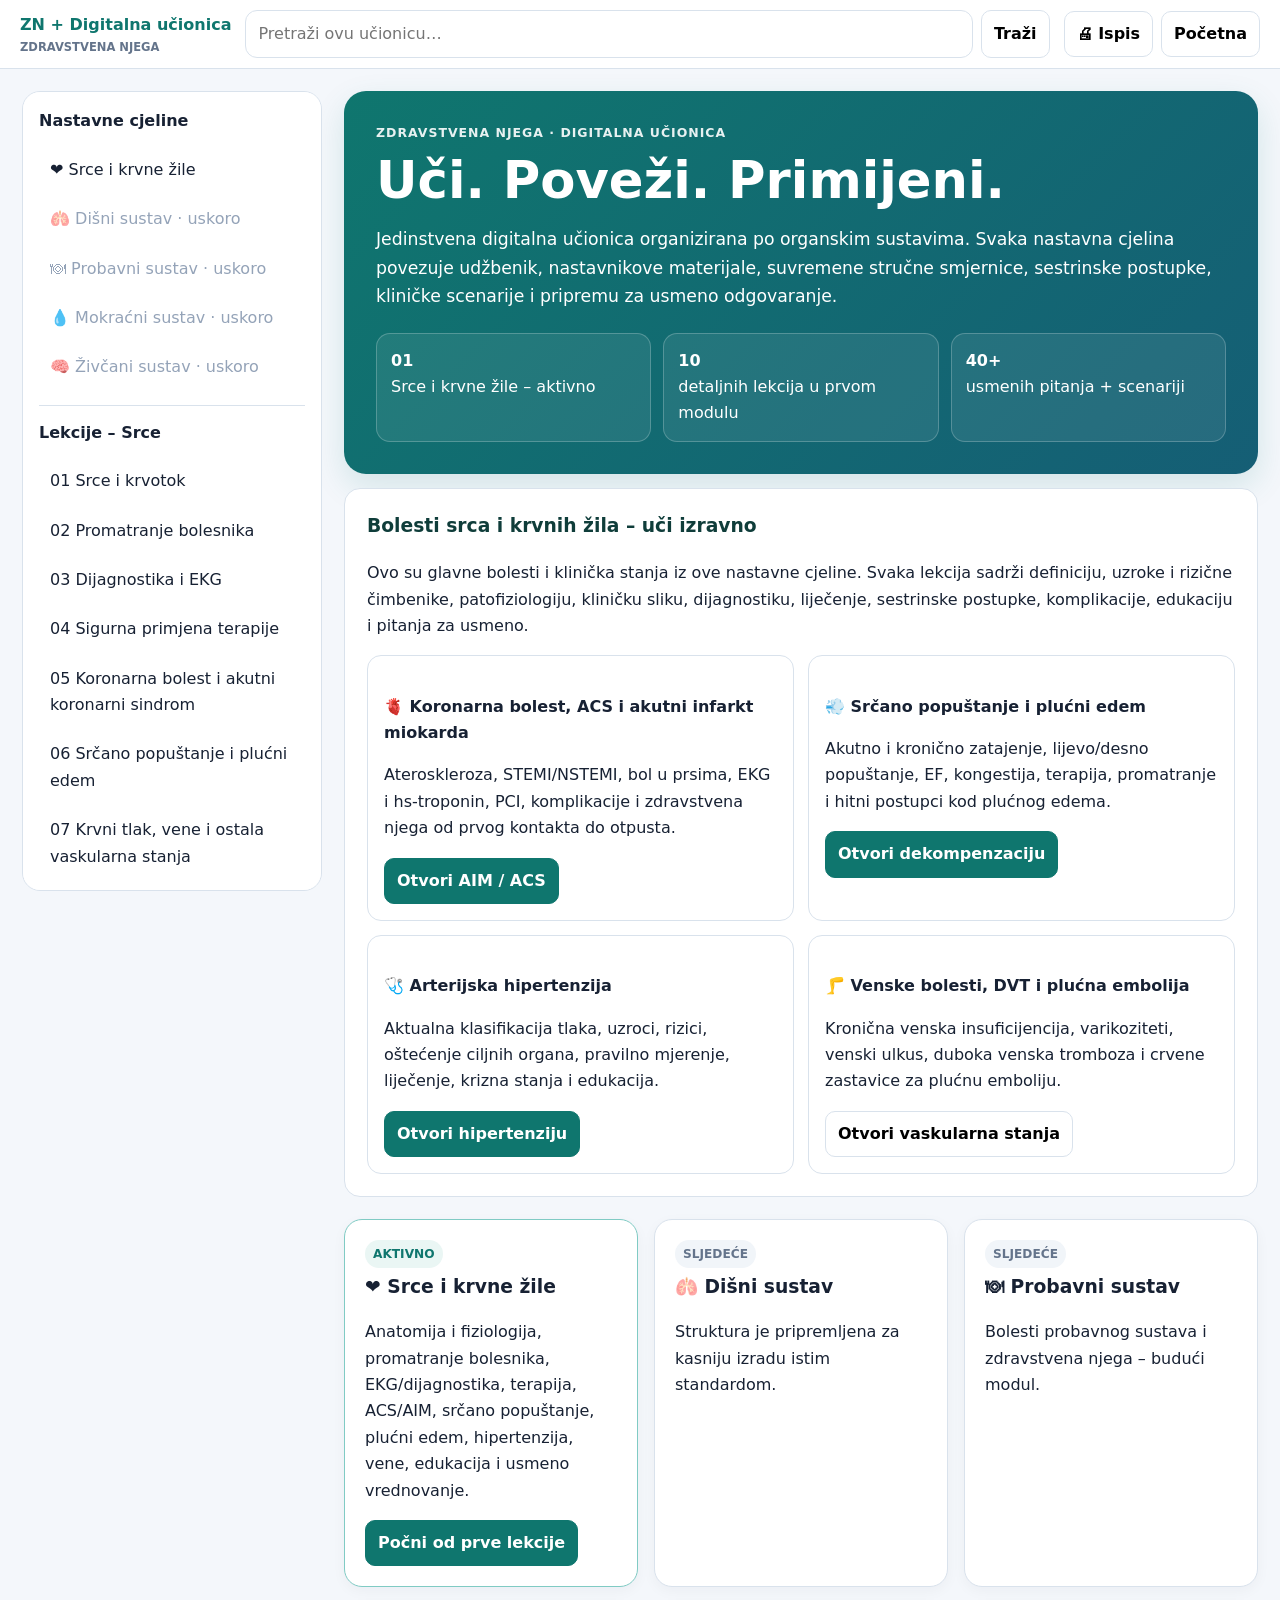
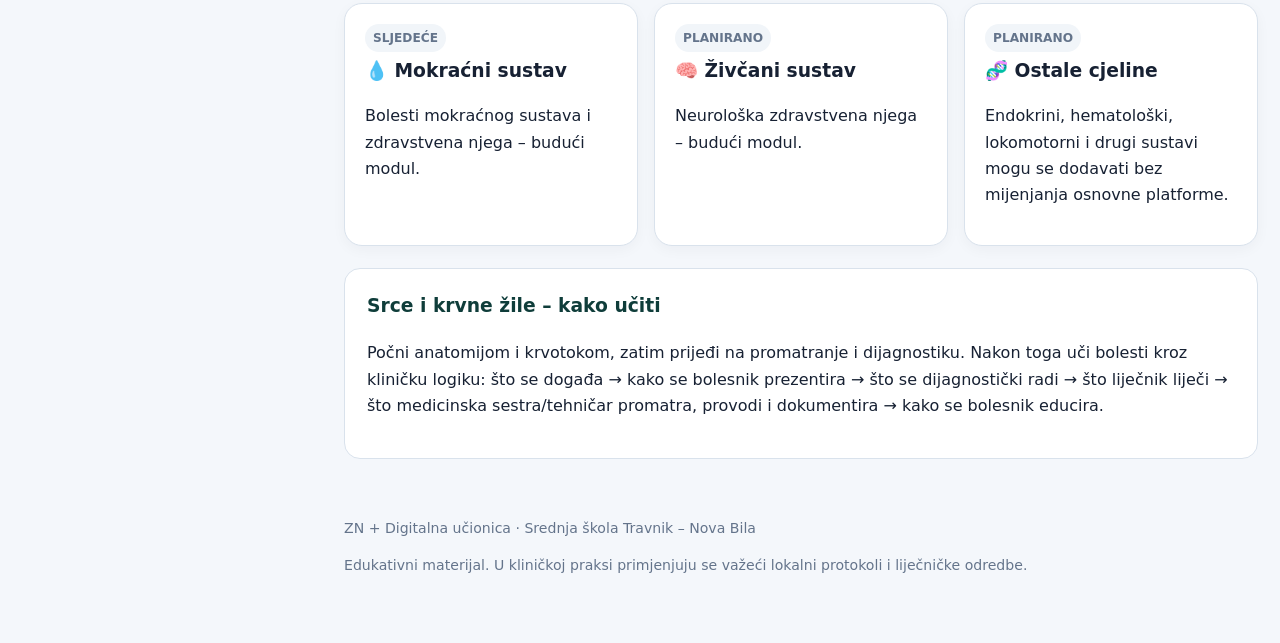
==== index.html @ 4dbf1a98 "Dodaj izravni blok bolesti na početnu stranicu" ====
<!doctype html>
<html lang="hr">
<head>
<meta charset="utf-8">
<meta name="viewport" content="width=device-width,initial-scale=1">
<meta name="description" content="Digitalna učionica Zdravstvene njege – Srce i krvne žile">
<title>ZN + Digitalna učionica · Srce i krvne žile</title>
<link rel="stylesheet" href="styles.css">
</head>
<body>
<header class="topbar">
<div class="topbar-inner">
<div class="brand">ZN + Digitalna učionica<small>ZDRAVSTVENA NJEGA</small></div>
<div class="search"><input id="searchInput" placeholder="Pretraži ovu učionicu…"><button class="btn" onclick="doSearch()">Traži</button></div>
<div class="top-actions"><button class="btn" onclick="window.print()">🖨 Ispis</button><button class="btn" onclick="showHome()">Početna</button></div>
</div>
</header>
<div class="layout">
<aside class="sidebar">
<h3>Nastavne cjeline</h3>
<button class="module-btn" onclick="showHeartHome()">❤️ Srce i krvne žile</button>
<button class="module-btn disabled">🫁 Dišni sustav · uskoro</button>
<button class="module-btn disabled">🍽 Probavni sustav · uskoro</button>
<button class="module-btn disabled">💧 Mokraćni sustav · uskoro</button>
<button class="module-btn disabled">🧠 Živčani sustav · uskoro</button>
<hr style="border:0;border-top:1px solid var(--line);margin:14px 0">
<h3>Lekcije – Srce</h3>
<button class="lesson-btn" data-lesson="1">01 Srce i krvotok</button>
<button class="lesson-btn" data-lesson="2">02 Promatranje bolesnika</button>
<button class="lesson-btn" data-lesson="3">03 Dijagnostika i EKG</button>
<button class="lesson-btn" data-lesson="4">04 Sigurna primjena terapije</button>
<button class="lesson-btn" data-lesson="5">05 Koronarna bolest i akutni koronarni sindrom</button>
<button class="lesson-btn" data-lesson="6">06 Srčano popuštanje i plućni edem</button>
<button class="lesson-btn" data-lesson="7">07 Krvni tlak, vene i ostala vaskularna stanja</button>
<button class="lesson-btn" data-lesson="8">08 Edukacija bolesnika i plan zdravstvene njege</button>
<button class="lesson-btn" data-lesson="9">09 Animacije i interaktivno ponavljanje</button>
<button class="lesson-btn" data-lesson="10">10 Provjeri znanje – priprema za usmeni ispit</button>
<div style="margin-top:14px"><small>Napredak</small><div class="progress"><div id="progressBar"></div></div><strong id="progressText">0 / 10</strong></div>
<hr style="border:0;border-top:1px solid var(--line);margin:14px 0">
<button class="lesson-btn" onclick="showAux('teacher')">Nastavnička priprema</button>
<button class="lesson-btn" onclick="showAux('glossary')">Pojmovnik</button>
<button class="lesson-btn" onclick="showAux('sources')">Izvori i napomene</button>
</aside>
<main>
<section id="home">
<div class="hero">
<div class="eyebrow">ZDRAVSTVENA NJEGA · DIGITALNA UČIONICA</div>
<h1>Uči. Poveži. Primijeni.</h1>
<p>Jedinstvena digitalna učionica organizirana po organskim sustavima. Svaka nastavna cjelina povezuje udžbenik, nastavnikove materijale, suvremene stručne smjernice, sestrinske postupke, kliničke scenarije i pripremu za usmeno odgovaranje.</p>
<div class="hero-grid">
<div class="hero-stat"><strong>01</strong><br/>Srce i krvne žile – aktivno</div>
<div class="hero-stat"><strong>10</strong><br/>detaljnih lekcija u prvom modulu</div>
<div class="hero-stat"><strong>40+</strong><br/>usmenih pitanja + scenariji</div>
</div></div>

<div class="section">
<h3>Bolesti srca i krvnih žila – uči izravno</h3>
<p>Ovo su glavne bolesti i klinička stanja iz ove nastavne cjeline. Svaka lekcija sadrži definiciju, uzroke i rizične čimbenike, patofiziologiju, kliničku sliku, dijagnostiku, liječenje, sestrinske postupke, komplikacije, edukaciju i pitanja za usmeno.</p>
<div class="grid2">
<div class="card"><h4>🫀 Koronarna bolest, ACS i akutni infarkt miokarda</h4><p>Ateroskleroza, STEMI/NSTEMI, bol u prsima, EKG i hs-troponin, PCI, komplikacije i zdravstvena njega od prvog kontakta do otpusta.</p><button class="btn primary" onclick="openLesson(5)">Otvori AIM / ACS</button></div>
<div class="card"><h4>💨 Srčano popuštanje i plućni edem</h4><p>Akutno i kronično zatajenje, lijevo/desno popuštanje, EF, kongestija, terapija, promatranje i hitni postupci kod plućnog edema.</p><button class="btn primary" onclick="openLesson(6)">Otvori dekompenzaciju</button></div>
<div class="card"><h4>🩺 Arterijska hipertenzija</h4><p>Aktualna klasifikacija tlaka, uzroci, rizici, oštećenje ciljnih organa, pravilno mjerenje, liječenje, krizna stanja i edukacija.</p><button class="btn primary" onclick="openLesson(7)">Otvori hipertenziju</button></div>
<div class="card"><h4>🦵 Venske bolesti, DVT i plućna embolija</h4><p>Kronična venska insuficijencija, varikoziteti, venski ulkus, duboka venska tromboza i crvene zastavice za plućnu emboliju.</p><button class="btn" onclick="openLesson(7)">Otvori vaskularna stanja</button></div>
</div>
</div>

<div class="modules modules-home">
<div class="module-card active"><span class="pill">AKTIVNO</span><h3>❤️ Srce i krvne žile</h3><p>Anatomija i fiziologija, promatranje bolesnika, EKG/dijagnostika, terapija, ACS/AIM, srčano popuštanje, plućni edem, hipertenzija, vene, edukacija i usmeno vrednovanje.</p><button class="btn primary" onclick="openLesson(1)">Počni od prve lekcije</button></div>
<div class="module-card"><span class="pill soon">SLJEDEĆE</span><h3>🫁 Dišni sustav</h3><p>Struktura je pripremljena za kasniju izradu istim standardom.</p></div>
<div class="module-card"><span class="pill soon">SLJEDEĆE</span><h3>🍽 Probavni sustav</h3><p>Bolesti probavnog sustava i zdravstvena njega – budući modul.</p></div>
<div class="module-card"><span class="pill soon">SLJEDEĆE</span><h3>💧 Mokraćni sustav</h3><p>Bolesti mokraćnog sustava i zdravstvena njega – budući modul.</p></div>
<div class="module-card"><span class="pill soon">PLANIRANO</span><h3>🧠 Živčani sustav</h3><p>Neurološka zdravstvena njega – budući modul.</p></div>
<div class="module-card"><span class="pill soon">PLANIRANO</span><h3>🧬 Ostale cjeline</h3><p>Endokrini, hematološki, lokomotorni i drugi sustavi mogu se dodavati bez mijenjanja osnovne platforme.</p></div>
</div>
<div class="section">
<h3>Srce i krvne žile – kako učiti</h3>
<p>Počni anatomijom i krvotokom, zatim prijeđi na promatranje i dijagnostiku. Nakon toga uči bolesti kroz kliničku logiku: što se događa → kako se bolesnik prezentira → što se dijagnostički radi → što liječnik liječi → što medicinska sestra/tehničar promatra, provodi i dokumentira → kako se bolesnik educira.</p>
</div>
</section>
<div id="content"></div>
<div class="footer"><p>ZN + Digitalna učionica · Srednja škola Travnik – Nova Bila</p><p class="screen-only">Edukativni materijal. U kliničkoj praksi primjenjuju se važeći lokalni protokoli i liječničke odredbe.</p></div>
</main></div>
<script src="data/exam.js"></script>
<script src="app.js"></script>
</body></html>
---- styles.css ----
:root{
  --bg:#f4f7fb; --card:#ffffff; --ink:#172133; --muted:#64748b;
  --brand:#0f766e; --brand2:#0b5f59; --accent:#b91c1c; --line:#d9e2ec;
  --soft:#eaf6f4; --warn:#fff7ed; --danger:#fff1f2; --info:#eef6ff;
}
*{box-sizing:border-box}
html{scroll-behavior:smooth}
body{margin:0;font-family:Inter,ui-sans-serif,system-ui,-apple-system,"Segoe UI",Roboto,Arial,sans-serif;background:var(--bg);color:var(--ink);line-height:1.65}
a{color:var(--brand)}
button,input{font:inherit}
.topbar{position:sticky;top:0;z-index:50;background:rgba(255,255,255,.96);border-bottom:1px solid var(--line);backdrop-filter:blur(8px)}
.topbar-inner{max-width:1440px;margin:auto;padding:10px 20px;display:flex;align-items:center;gap:14px}
.brand{font-weight:800;color:var(--brand);white-space:nowrap}
.brand small{display:block;color:var(--muted);font-weight:600;font-size:.72rem}
.search{flex:1;display:flex;gap:8px}
.search input{width:100%;border:1px solid var(--line);border-radius:12px;padding:10px 12px;background:#fff}
.top-actions{display:flex;gap:8px;align-items:center}
.btn{border:1px solid var(--line);background:#fff;border-radius:10px;padding:9px 12px;cursor:pointer;font-weight:700}
.btn.primary{background:var(--brand);color:#fff;border-color:var(--brand)}
.btn:hover{filter:brightness(.98)}
.mobile-nav-toggle,.mobile-nav-close{display:none}
.nav-backdrop{display:none}
.layout{max-width:1440px;margin:auto;display:grid;grid-template-columns:300px minmax(0,1fr);gap:22px;padding:22px}
.sidebar{position:sticky;top:78px;height:calc(100vh - 100px);overflow:auto;background:#fff;border:1px solid var(--line);border-radius:18px;padding:16px}
.sidebar h3{margin:0 0 12px;font-size:1rem}
.module-btn,.lesson-btn{display:block;width:100%;text-align:left;border:0;background:transparent;border-radius:10px;padding:10px 11px;margin:3px 0;cursor:pointer;color:var(--ink)}
.module-btn:hover,.lesson-btn:hover,.lesson-btn.active{background:var(--soft);color:var(--brand)}
.module-btn.disabled{color:#94a3b8;cursor:not-allowed}
.progress{height:9px;background:#e2e8f0;border-radius:99px;overflow:hidden;margin:8px 0 4px}
.progress > div{height:100%;background:var(--brand);width:0}
main{min-width:0}
.hero{background:linear-gradient(135deg,#0f766e,#155e75);color:#fff;border-radius:22px;padding:32px;box-shadow:0 12px 32px rgba(15,118,110,.14)}
.hero .eyebrow{font-weight:800;letter-spacing:.08em;text-transform:uppercase;font-size:.78rem;opacity:.9}
.hero h1{font-size:clamp(2rem,4vw,4rem);line-height:1.05;margin:10px 0}
.hero p{max-width:900px;font-size:1.08rem}
.hero-grid{display:grid;grid-template-columns:repeat(3,1fr);gap:12px;margin-top:22px}
.hero-stat{padding:14px;border:1px solid rgba(255,255,255,.22);border-radius:14px;background:rgba(255,255,255,.08)}
.modules{display:grid;grid-template-columns:repeat(3,minmax(0,1fr));gap:16px;margin:22px 0}
.module-card{background:var(--card);border:1px solid var(--line);border-radius:18px;padding:20px;box-shadow:0 4px 14px rgba(15,23,42,.04)}
.module-card.active{border-color:#80cbc4}
.module-card h3{margin:4px 0 8px}
.pill{display:inline-block;border-radius:99px;padding:4px 8px;font-size:.76rem;font-weight:800;background:var(--soft);color:var(--brand)}
.pill.soon{background:#f1f5f9;color:#64748b}
.lesson{display:none}
.lesson.active{display:block}
.lesson-header{background:#fff;border:1px solid var(--line);border-radius:18px;padding:24px;margin-bottom:16px}
.lesson-header .kicker{font-weight:800;color:var(--brand);text-transform:uppercase;letter-spacing:.06em;font-size:.76rem}
.lesson-header h2{margin:6px 0 8px;font-size:2rem}
.outcomes{display:grid;grid-template-columns:repeat(2,minmax(0,1fr));gap:8px;margin-top:14px}
.outcome{background:#f8fafc;padding:10px 12px;border-radius:10px;border:1px solid var(--line)}
.section{background:#fff;border:1px solid var(--line);border-radius:16px;padding:22px;margin:14px 0}
.section h3{margin-top:0;color:#0f3d3a}
.section h4{margin-bottom:4px}
.grid2{display:grid;grid-template-columns:repeat(2,minmax(0,1fr));gap:14px}
.grid3{display:grid;grid-template-columns:repeat(3,minmax(0,1fr));gap:14px}
.card{border:1px solid var(--line);border-radius:14px;padding:16px;background:#fff}
.callout{border-left:5px solid var(--brand);background:var(--soft);border-radius:10px;padding:14px 16px;margin:14px 0}
.callout.warn{border-color:#ea580c;background:var(--warn)}
.callout.danger{border-color:var(--accent);background:var(--danger)}
.callout.info{border-color:#2563eb;background:var(--info)}
.callout strong{display:block;margin-bottom:4px}
table{width:100%;border-collapse:collapse;margin:12px 0;font-size:.95rem}
th,td{border:1px solid var(--line);padding:10px;vertical-align:top}
th{background:#f8fafc;text-align:left}
details{border:1px solid var(--line);border-radius:12px;padding:10px 13px;background:#fff;margin:8px 0}
summary{cursor:pointer;font-weight:800;color:#0f4d48}
.term{border-bottom:1px dotted var(--brand);cursor:help}
.heart-wrap{display:grid;grid-template-columns:minmax(280px,520px) 1fr;gap:20px;align-items:center}
.heart-svg{width:100%;height:auto;background:#fbfdff;border:1px solid var(--line);border-radius:18px}
.flow{display:flex;flex-wrap:wrap;gap:8px;align-items:center}
.flow span{background:#fff;border:1px solid var(--line);padding:8px 10px;border-radius:10px}
.flow .pulse{animation:pulse 1.25s infinite;background:#dff7f2}
@keyframes pulse{50%{transform:scale(1.05);box-shadow:0 0 0 6px rgba(15,118,110,.08)}}
.sim{border:1px solid var(--line);border-radius:16px;padding:18px;background:#fbfdff}
.sim-stage{min-height:170px;border-radius:12px;border:1px dashed #94a3b8;padding:18px;display:flex;align-items:center;justify-content:center;text-align:center;background:#fff}
.stepper{display:flex;gap:8px;flex-wrap:wrap;margin-top:12px}
.stepper button{border:1px solid var(--line);background:#fff;border-radius:9px;padding:8px 10px;cursor:pointer}
.stepper button.active{background:var(--brand);color:#fff}
.question-card{border:1px solid var(--line);border-radius:14px;background:#fff;padding:15px;margin:10px 0}
.answer{display:none;margin-top:10px;background:#f8fafc;border-radius:10px;padding:12px}
.answer.show{display:block}
.scenario{border:1px solid #fdba74;background:#fffaf5;border-radius:14px;padding:16px;margin:12px 0}
.plan-table td:first-child{font-weight:800;width:18%}
.glossary{display:grid;grid-template-columns:repeat(2,minmax(0,1fr));gap:10px}
.glossary div{background:#fff;border:1px solid var(--line);border-radius:10px;padding:10px}
.nav-bottom{display:flex;justify-content:space-between;gap:12px;margin:18px 0 36px}
.done-row{display:flex;align-items:center;gap:10px;margin-top:16px}
.done-row input{width:20px;height:20px}
.footer{padding:30px 0;color:var(--muted);font-size:.88rem}
mark{background:#fef08a}

@media(max-width:980px){
 .layout{display:block;padding:14px}
 .modules,.grid3,.hero-grid{grid-template-columns:1fr}
 .grid2,.outcomes,.glossary,.heart-wrap{grid-template-columns:1fr}
 .mobile-nav-toggle{display:inline-flex;align-items:center;gap:6px}
 .sidebar{position:fixed;z-index:120;left:0;top:0;width:min(88vw,380px);height:100dvh;border-radius:0 18px 18px 0;padding:18px 16px 28px;transform:translateX(-105%);transition:transform .22s ease;box-shadow:14px 0 42px rgba(15,23,42,.22)}
 .sidebar.open{transform:translateX(0)}
 .mobile-nav-close{display:flex;width:100%;justify-content:space-between;align-items:center;margin-bottom:14px;background:var(--soft);color:var(--brand);border:0;border-radius:12px;padding:10px 12px;font-weight:800}
 .nav-backdrop{position:fixed;inset:0;background:rgba(15,23,42,.42);z-index:110}
 .nav-backdrop.show{display:block}
}

@media(max-width:720px){
 body{font-size:16px;line-height:1.55}
 .topbar-inner{padding:9px 12px;display:grid;grid-template-columns:minmax(0,1fr) auto;gap:8px 10px}
 .brand{font-size:1rem;line-height:1.2;overflow:hidden;text-overflow:ellipsis}
 .brand small{font-size:.66rem;margin-top:3px}
 .top-actions{grid-column:2;grid-row:1;gap:6px}
 .top-actions .btn{padding:8px 10px;font-size:.88rem}
 .top-actions .btn:first-child{display:none}
 .search{grid-column:1/-1;grid-row:2;display:grid;grid-template-columns:minmax(0,1fr) auto;gap:7px}
 .search input{padding:9px 10px;border-radius:10px;min-width:0}
 .search .btn{padding:8px 11px}
 .layout{padding:10px}
 main{width:100%}
 .hero{border-radius:16px;padding:22px 18px}
 .hero h1{font-size:2rem}
 .hero p{font-size:1rem}
 .hero-grid{gap:8px;margin-top:16px}
 .hero-stat{padding:10px 12px}
 .modules{gap:10px;margin:14px 0}
 .module-card{border-radius:14px;padding:16px}
 .lesson-header{padding:17px;border-radius:14px}
 .lesson-header h2{font-size:1.55rem;line-height:1.2}
 .section{padding:17px;border-radius:14px;margin:10px 0}
 .section h3{font-size:1.25rem;line-height:1.25}
 .section h4{font-size:1.05rem}
 .card{padding:14px}
 .callout{padding:13px 14px}
 .sim{padding:13px}
 .sim-stage{min-height:135px;padding:14px}
 .question-card,.scenario{padding:13px}
 .nav-bottom{position:sticky;bottom:8px;z-index:20;background:rgba(244,247,251,.94);padding:8px;border-radius:12px;backdrop-filter:blur(8px);margin-bottom:16px}
 .nav-bottom .btn{flex:1}
 .footer{padding:20px 6px;font-size:.82rem}
 .flow{align-items:stretch}
 .flow span{flex:1 1 42%;text-align:center}
 .heart-svg{border-radius:12px}
 table{font-size:.9rem}
 #teacherPrep table,#teacherPrep tbody,#teacherPrep tr,#teacherPrep th,#teacherPrep td{display:block;width:100%}
 #teacherPrep table{border:0;margin-top:10px}
 #teacherPrep tr{margin:0 0 12px;border:1px solid var(--line);border-radius:12px;overflow:hidden;background:#fff}
 #teacherPrep th{border:0;border-bottom:1px solid var(--line);padding:10px 12px;background:var(--soft);color:var(--brand);font-size:.9rem}
 #teacherPrep td{border:0;padding:12px;font-size:.96rem}
 .plan-table{display:block;overflow-x:auto;-webkit-overflow-scrolling:touch}
 .plan-table td:first-child{min-width:150px;width:auto}
 .plan-table td:last-child{min-width:330px}
 .section > table:not(.plan-table){display:block;overflow-x:auto;-webkit-overflow-scrolling:touch}
 .section > table:not(.plan-table) th{min-width:135px}
 .section > table:not(.plan-table) td{min-width:220px}
}

@media print{
 .topbar,.sidebar,.nav-bottom,.done-row,.top-actions,.search,.modules-home,.footer .screen-only,.mobile-nav-toggle,.nav-backdrop{display:none!important}
 body{background:#fff}
 .layout{display:block;max-width:none;padding:0}
 .section,.lesson-header{border:0;box-shadow:none;break-inside:avoid}
 details{break-inside:avoid}
 details > *{display:block!important}
 .hero{background:#fff!important;color:#000;padding:0;border:0}
 a{color:#000;text-decoration:none}
 #teacherPrep table,#teacherPrep tbody,#teacherPrep tr,#teacherPrep th,#teacherPrep td{display:table-cell}
}
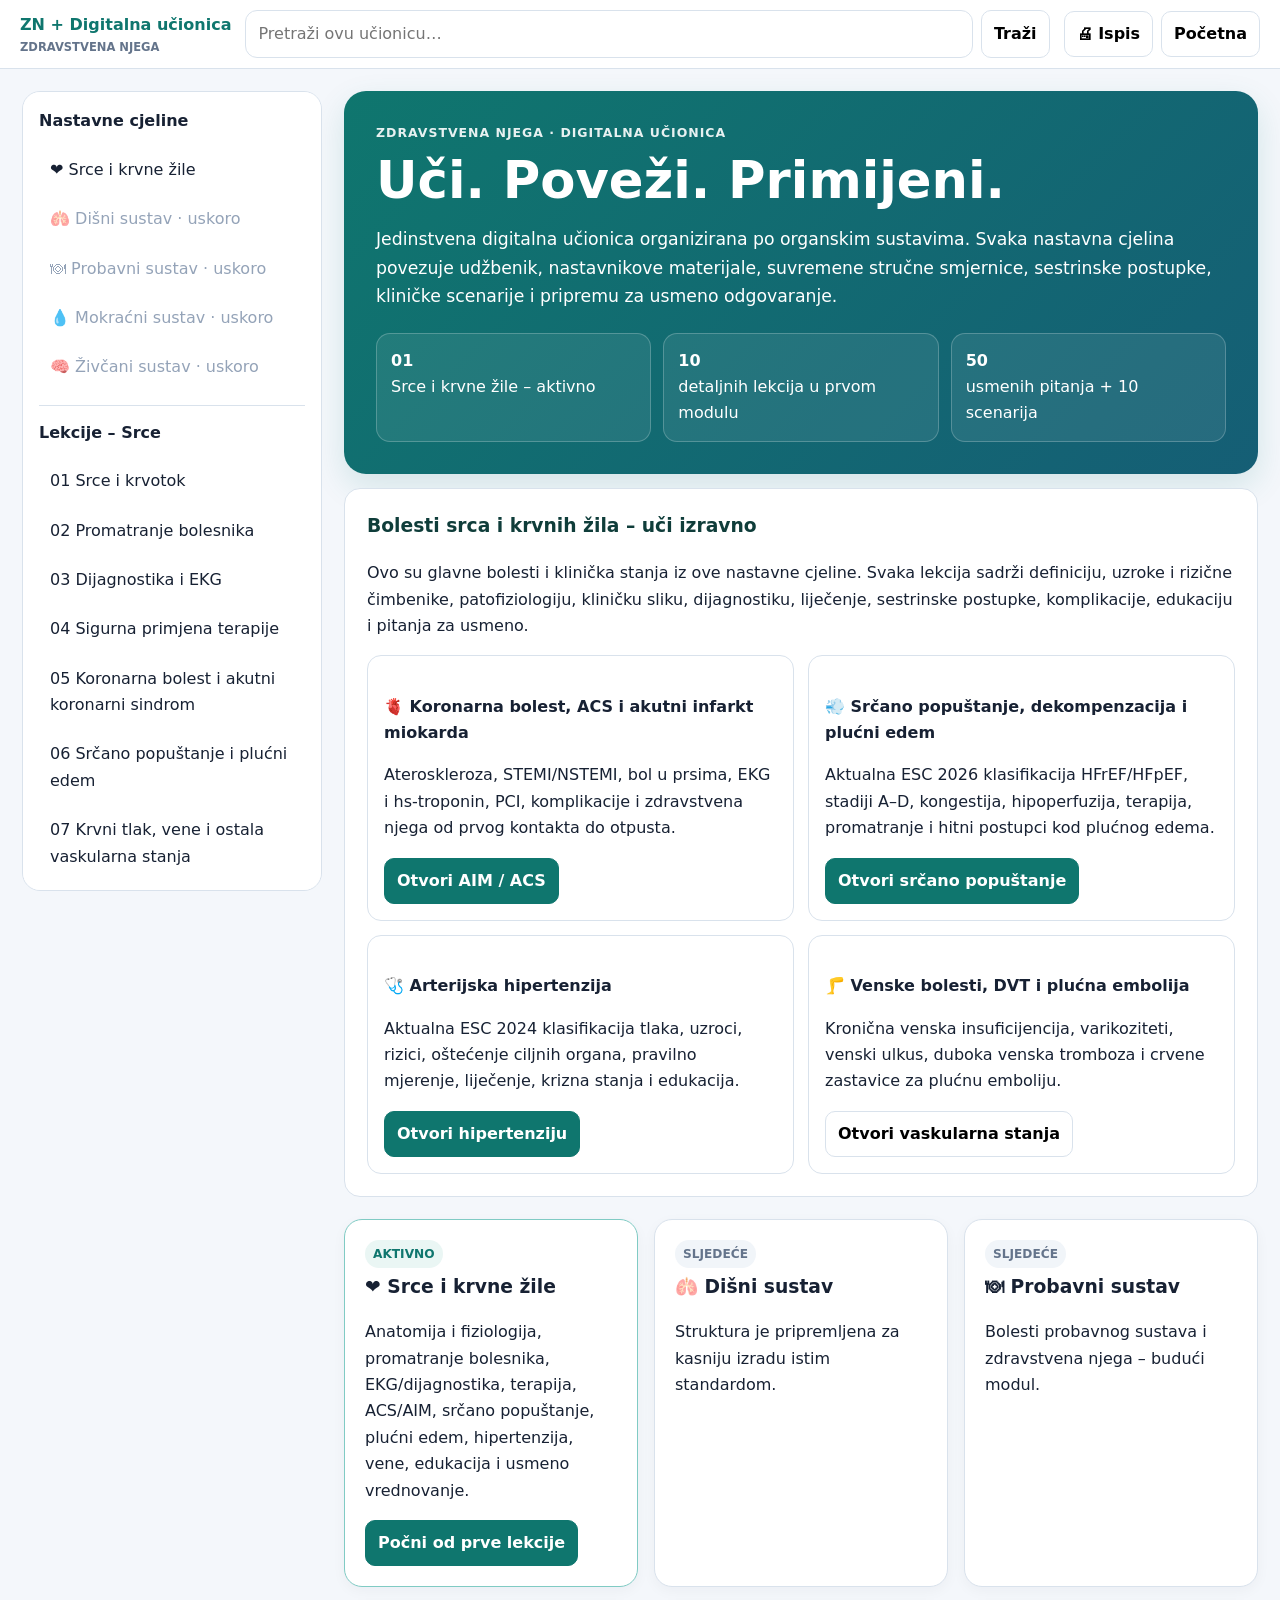
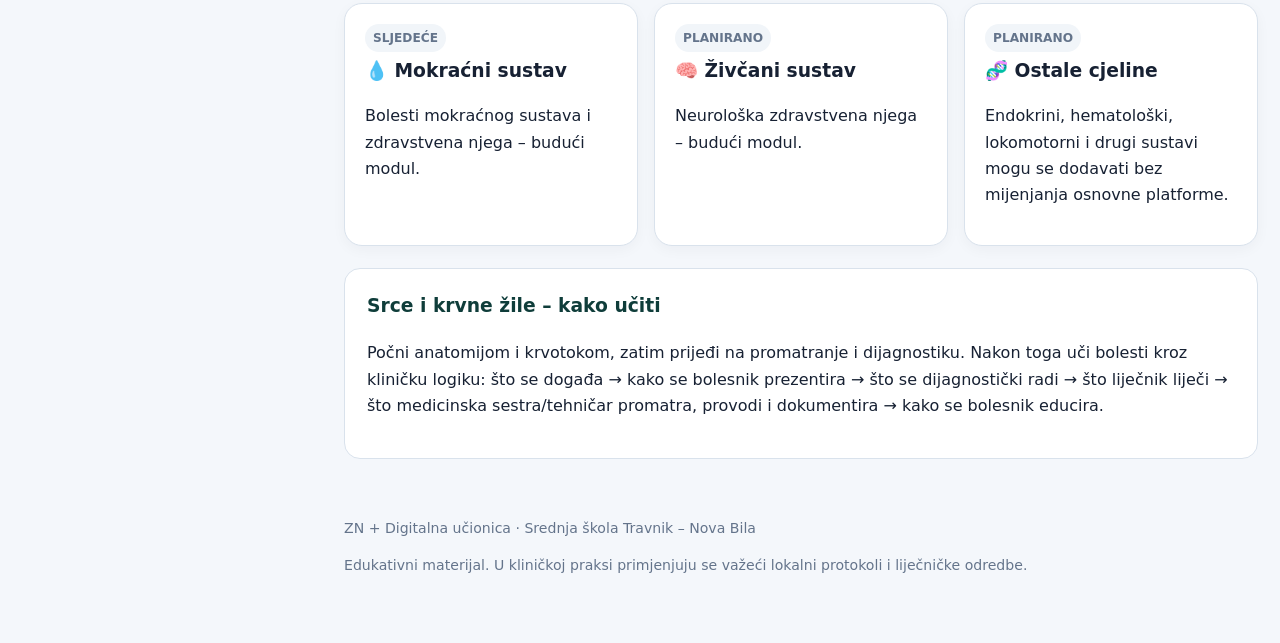
==== commit 26123043: "Poveži novu bazu ispita 2026 i istakni aktualizirani HF sadržaj" ====
--- a/index.html
+++ b/index.html
@@ -50,7 +50,7 @@
 <div class="hero-grid">
 <div class="hero-stat"><strong>01</strong><br/>Srce i krvne žile – aktivno</div>
 <div class="hero-stat"><strong>10</strong><br/>detaljnih lekcija u prvom modulu</div>
-<div class="hero-stat"><strong>40+</strong><br/>usmenih pitanja + scenariji</div>
+<div class="hero-stat"><strong>50</strong><br/>usmenih pitanja + 10 scenarija</div>
 </div></div>
 
 <div class="section">
@@ -58,8 +58,8 @@
 <p>Ovo su glavne bolesti i klinička stanja iz ove nastavne cjeline. Svaka lekcija sadrži definiciju, uzroke i rizične čimbenike, patofiziologiju, kliničku sliku, dijagnostiku, liječenje, sestrinske postupke, komplikacije, edukaciju i pitanja za usmeno.</p>
 <div class="grid2">
 <div class="card"><h4>🫀 Koronarna bolest, ACS i akutni infarkt miokarda</h4><p>Ateroskleroza, STEMI/NSTEMI, bol u prsima, EKG i hs-troponin, PCI, komplikacije i zdravstvena njega od prvog kontakta do otpusta.</p><button class="btn primary" onclick="openLesson(5)">Otvori AIM / ACS</button></div>
-<div class="card"><h4>💨 Srčano popuštanje i plućni edem</h4><p>Akutno i kronično zatajenje, lijevo/desno popuštanje, EF, kongestija, terapija, promatranje i hitni postupci kod plućnog edema.</p><button class="btn primary" onclick="openLesson(6)">Otvori dekompenzaciju</button></div>
-<div class="card"><h4>🩺 Arterijska hipertenzija</h4><p>Aktualna klasifikacija tlaka, uzroci, rizici, oštećenje ciljnih organa, pravilno mjerenje, liječenje, krizna stanja i edukacija.</p><button class="btn primary" onclick="openLesson(7)">Otvori hipertenziju</button></div>
+<div class="card"><h4>💨 Srčano popuštanje, dekompenzacija i plućni edem</h4><p>Aktualna ESC 2026 klasifikacija HFrEF/HFpEF, stadiji A–D, kongestija, hipoperfuzija, terapija, promatranje i hitni postupci kod plućnog edema.</p><button class="btn primary" onclick="openLesson(6)">Otvori srčano popuštanje</button></div>
+<div class="card"><h4>🩺 Arterijska hipertenzija</h4><p>Aktualna ESC 2024 klasifikacija tlaka, uzroci, rizici, oštećenje ciljnih organa, pravilno mjerenje, liječenje, krizna stanja i edukacija.</p><button class="btn primary" onclick="openLesson(7)">Otvori hipertenziju</button></div>
 <div class="card"><h4>🦵 Venske bolesti, DVT i plućna embolija</h4><p>Kronična venska insuficijencija, varikoziteti, venski ulkus, duboka venska tromboza i crvene zastavice za plućnu emboliju.</p><button class="btn" onclick="openLesson(7)">Otvori vaskularna stanja</button></div>
 </div>
 </div>
@@ -80,6 +80,6 @@
 <div id="content"></div>
 <div class="footer"><p>ZN + Digitalna učionica · Srednja škola Travnik – Nova Bila</p><p class="screen-only">Edukativni materijal. U kliničkoj praksi primjenjuju se važeći lokalni protokoli i liječničke odredbe.</p></div>
 </main></div>
-<script src="data/exam.js"></script>
+<script src="data/exam-2026.js"></script>
 <script src="app.js"></script>
-</body></html>
+</body></html>
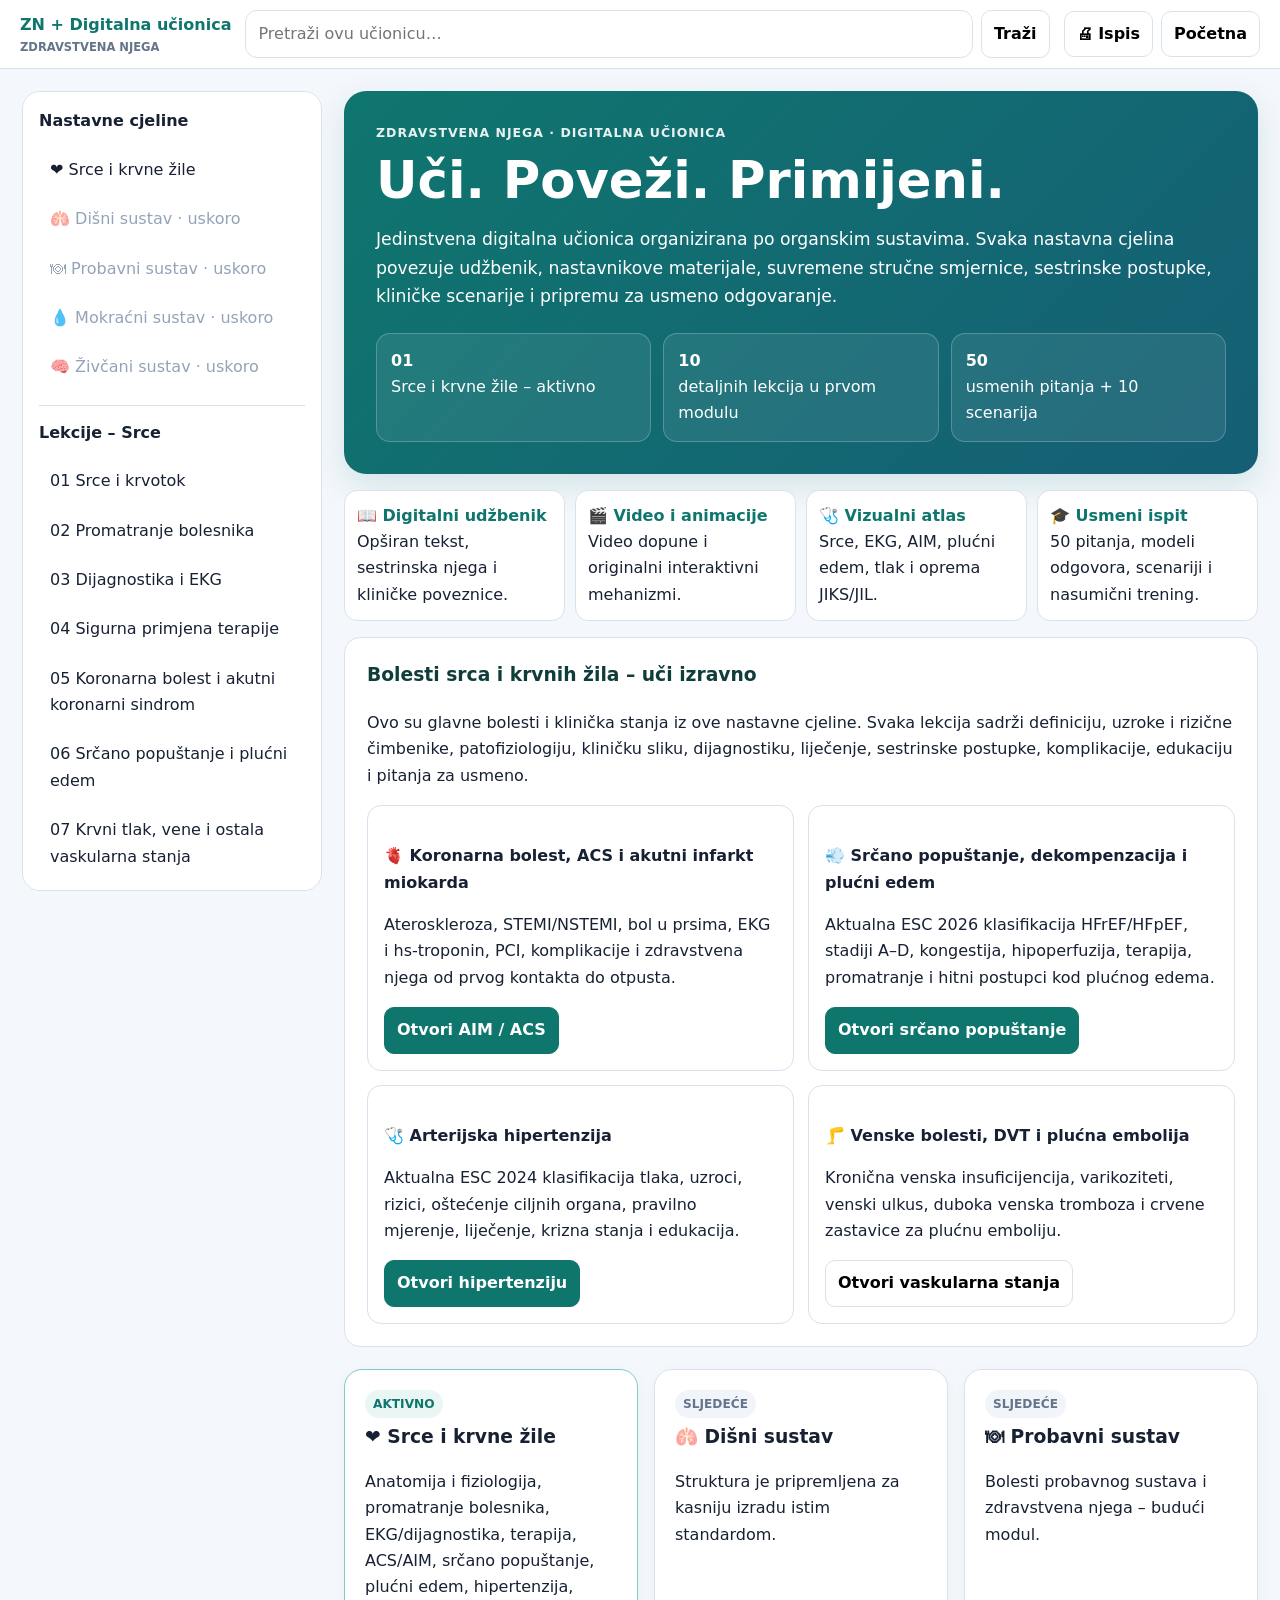
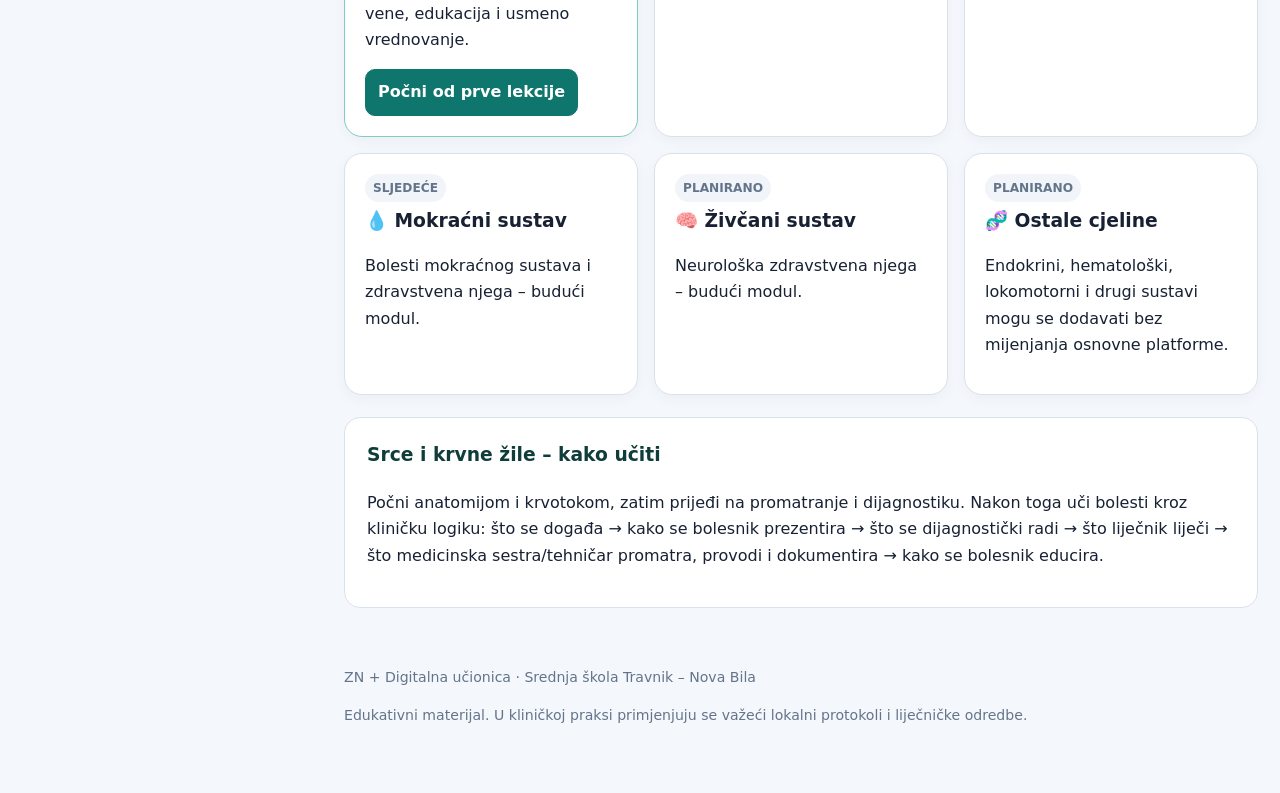
==== commit 58dee223: "Uključi video, vizualne i interaktivne nadogradnje" ====
--- a/index.html
+++ b/index.html
@@ -3,9 +3,11 @@
 <head>
 <meta charset="utf-8">
 <meta name="viewport" content="width=device-width,initial-scale=1">
+<meta name="theme-color" content="#0f766e">
 <meta name="description" content="Digitalna učionica Zdravstvene njege – Srce i krvne žile">
 <title>ZN + Digitalna učionica · Srce i krvne žile</title>
 <link rel="stylesheet" href="styles.css">
+<link rel="stylesheet" href="enhancements.css">
 </head>
 <body>
 <header class="topbar">
@@ -52,6 +54,7 @@
 <div class="hero-stat"><strong>10</strong><br/>detaljnih lekcija u prvom modulu</div>
 <div class="hero-stat"><strong>50</strong><br/>usmenih pitanja + 10 scenarija</div>
 </div></div>
+<div class="home-feature-strip"><div><strong>📖 Digitalni udžbenik</strong>Opširan tekst, sestrinska njega i kliničke poveznice.</div><div><strong>🎬 Video i animacije</strong>Video dopune i originalni interaktivni mehanizmi.</div><div><strong>🩺 Vizualni atlas</strong>Srce, EKG, AIM, plućni edem, tlak i oprema JIKS/JIL.</div><div><strong>🎓 Usmeni ispit</strong>50 pitanja, modeli odgovora, scenariji i nasumični trening.</div></div>
 
 <div class="section">
 <h3>Bolesti srca i krvnih žila – uči izravno</h3>
@@ -81,5 +84,7 @@
 <div class="footer"><p>ZN + Digitalna učionica · Srednja škola Travnik – Nova Bila</p><p class="screen-only">Edukativni materijal. U kliničkoj praksi primjenjuju se važeći lokalni protokoli i liječničke odredbe.</p></div>
 </main></div>
 <script src="data/exam-2026.js"></script>
+<script src="data/enhancements.js"></script>
 <script src="app.js"></script>
+<script src="enhance-app.js"></script>
 </body></html>
--- a/enhancements.css
+++ b/enhancements.css
@@ -0,0 +1 @@
+.media-section{overflow:hidden}.media-grid{display:grid;grid-template-columns:minmax(0,1.15fr) minmax(300px,.85fr);gap:18px;align-items:start}.media-figure{margin:0;border:1px solid var(--line);border-radius:16px;overflow:hidden;background:#fbfdff}.media-figure img{display:block;width:100%;height:auto}.media-figure figcaption{padding:10px 12px;color:var(--muted);font-size:.88rem;background:#fff;border-top:1px solid var(--line)}.media-figure.wide{max-width:1100px;margin-left:auto;margin-right:auto}.video-card{border:1px solid var(--line);border-radius:16px;background:#fff;overflow:hidden}.video-card>p,.video-card>strong,.video-card>span{display:block;padding:0 14px}.video-card>strong{padding-top:12px}.video-card>span{padding-bottom:12px;color:var(--muted);font-size:.88rem}.video-frame{position:relative;padding-top:56.25%;background:#0f172a}.video-frame iframe{position:absolute;inset:0;width:100%;height:100%;border:0}.video-library{display:grid;grid-template-columns:repeat(2,minmax(0,1fr));gap:16px}.equipment-grid{display:grid;grid-template-columns:repeat(3,minmax(0,1fr));gap:12px;margin:14px 0}.equipment-card{padding:15px;border:1px solid var(--line);border-radius:14px;background:linear-gradient(180deg,#fff,#f8fafc)}.equipment-card strong{display:block;color:var(--brand);font-size:1.02rem;margin-bottom:5px}.equipment-card p{margin:0;color:#334155}.monitor-demo{display:grid;grid-template-columns:minmax(0,1.25fr) minmax(250px,.75fr);gap:15px;align-items:center;margin:18px 0;padding:16px;border:1px solid var(--line);border-radius:16px;background:#f8fafc}.monitor-screen{background:#07111f;border-radius:12px;padding:12px;box-shadow:inset 0 0 0 2px #334155}.monitor-labels{color:#86efac;font:700 .9rem ui-monospace,Consolas,monospace;margin-bottom:4px}.monitor-screen svg{width:100%;height:95px}.ecg-trace{fill:none;stroke:#22c55e;stroke-width:3;stroke-linejoin:round;stroke-linecap:round;stroke-dasharray:850;stroke-dashoffset:850;animation:ecgRun 3.4s linear infinite}@keyframes ecgRun{0%{stroke-dashoffset:850}75%,100%{stroke-dashoffset:0}}.learning-path{display:flex;flex-wrap:wrap;align-items:center;gap:8px;margin:16px 0}.learning-path span{padding:9px 11px;border:1px solid #99d5ce;background:#f0fdfa;color:#115e59;border-radius:11px;font-weight:700}.learning-path b{color:#64748b}.timeline{display:grid;gap:9px;margin:14px 0}.timeline>div{display:grid;grid-template-columns:120px 1fr;gap:14px;align-items:start;border-left:4px solid var(--brand);background:#f8fafc;padding:11px 13px;border-radius:0 12px 12px 0}.timeline strong{color:var(--brand)}.timeline span{color:#334155}.alveoli-demo{display:grid;grid-template-columns:190px 1fr;gap:22px;align-items:center;padding:18px;border:1px solid var(--line);border-radius:16px;background:#fbfdff;margin:16px 0}.alveolus{position:relative;width:170px;height:140px;margin:auto}.alveolus span{position:absolute;width:82px;height:82px;border:4px solid #0284c7;border-radius:50%;background:radial-gradient(circle at 50% 90%,rgba(59,130,246,.8) 0 18%,rgba(224,242,254,.9) 19% 100%);animation:fluidRise 3s ease-in-out infinite}.alveolus span:nth-child(1){left:4px;top:18px}.alveolus span:nth-child(2){right:4px;top:18px;animation-delay:.45s}.alveolus span:nth-child(3){left:45px;bottom:2px;animation-delay:.9s}@keyframes fluidRise{0%,100%{background-size:100% 100%;transform:scale(1)}50%{transform:scale(1.05);box-shadow:0 0 0 7px rgba(14,165,233,.08)}}.checklist-grid{display:grid;grid-template-columns:repeat(2,minmax(0,1fr));gap:8px;margin:14px 0}.checklist-grid label{display:flex;gap:8px;align-items:center;border:1px solid var(--line);border-radius:10px;padding:9px 11px;background:#fff}.checklist-grid input{width:18px;height:18px}.discharge-grid{display:grid;grid-template-columns:repeat(3,minmax(0,1fr));gap:12px}.discharge-grid>div{border:1px solid var(--line);border-radius:14px;padding:14px;background:#fff}.discharge-grid strong{color:var(--brand)}.discharge-grid p{margin-bottom:0}.random-question{margin-top:14px;border:1px dashed #0f766e;background:#f0fdfa;border-radius:14px;padding:15px;min-height:58px}.lesson-map{margin:0 0 16px;border:1px solid #99d5ce;background:#f0fdfa}.lesson-map summary{color:#0f766e}.lesson-map-links{display:flex;flex-wrap:wrap;gap:7px;padding-top:8px}.lesson-map-links a{text-decoration:none;background:#fff;border:1px solid #b7ddd8;border-radius:999px;padding:5px 9px;font-size:.84rem}.lesson-meta{display:flex;gap:8px;flex-wrap:wrap;margin:10px 0 0}.lesson-meta span{font-size:.8rem;font-weight:700;color:#475569;background:#f1f5f9;border-radius:999px;padding:5px 9px}.reading-progress{position:fixed;left:0;top:0;z-index:250;height:4px;width:0;background:#0f766e;box-shadow:0 1px 3px rgba(15,118,110,.35);transition:width .08s linear}.back-top{position:fixed;right:18px;bottom:22px;z-index:80;width:44px;height:44px;border-radius:50%;border:1px solid var(--line);background:#fff;color:var(--brand);font-weight:900;box-shadow:0 7px 22px rgba(15,23,42,.14);display:none;cursor:pointer}.back-top.show{display:block}.phase-badge{display:inline-flex;align-items:center;gap:5px;background:#ecfdf5;color:#047857;border:1px solid #a7f3d0;border-radius:999px;padding:4px 9px;font-weight:800;font-size:.78rem}.source-note{font-size:.83rem;color:var(--muted);margin-top:8px}.home-feature-strip{display:grid;grid-template-columns:repeat(4,minmax(0,1fr));gap:10px;margin:16px 0}.home-feature-strip>div{border:1px solid var(--line);border-radius:13px;background:#fff;padding:12px}.home-feature-strip strong{display:block;color:var(--brand)}@media(max-width:980px){.media-grid,.monitor-demo{grid-template-columns:1fr}.equipment-grid,.discharge-grid{grid-template-columns:repeat(2,minmax(0,1fr))}.home-feature-strip{grid-template-columns:repeat(2,minmax(0,1fr))}}@media(max-width:720px){.media-grid,.equipment-grid,.video-library,.discharge-grid,.checklist-grid,.home-feature-strip{grid-template-columns:1fr}.media-figure{border-radius:12px}.timeline>div{grid-template-columns:1fr;gap:2px}.alveoli-demo{grid-template-columns:1fr}.learning-path{gap:6px}.learning-path span{flex:1 1 42%;text-align:center}.monitor-demo{padding:12px}.back-top{right:12px;bottom:76px}.lesson-map-links{display:grid;grid-template-columns:1fr}.lesson-map-links a{border-radius:9px}.video-card>p{font-size:.92rem}}@media(prefers-reduced-motion:reduce){.ecg-trace,.alveolus span{animation:none!important}}@media print{.video-card,.reading-progress,.back-top,.lesson-map{display:none!important}.media-figure{break-inside:avoid}.equipment-grid{grid-template-columns:repeat(2,1fr)}}
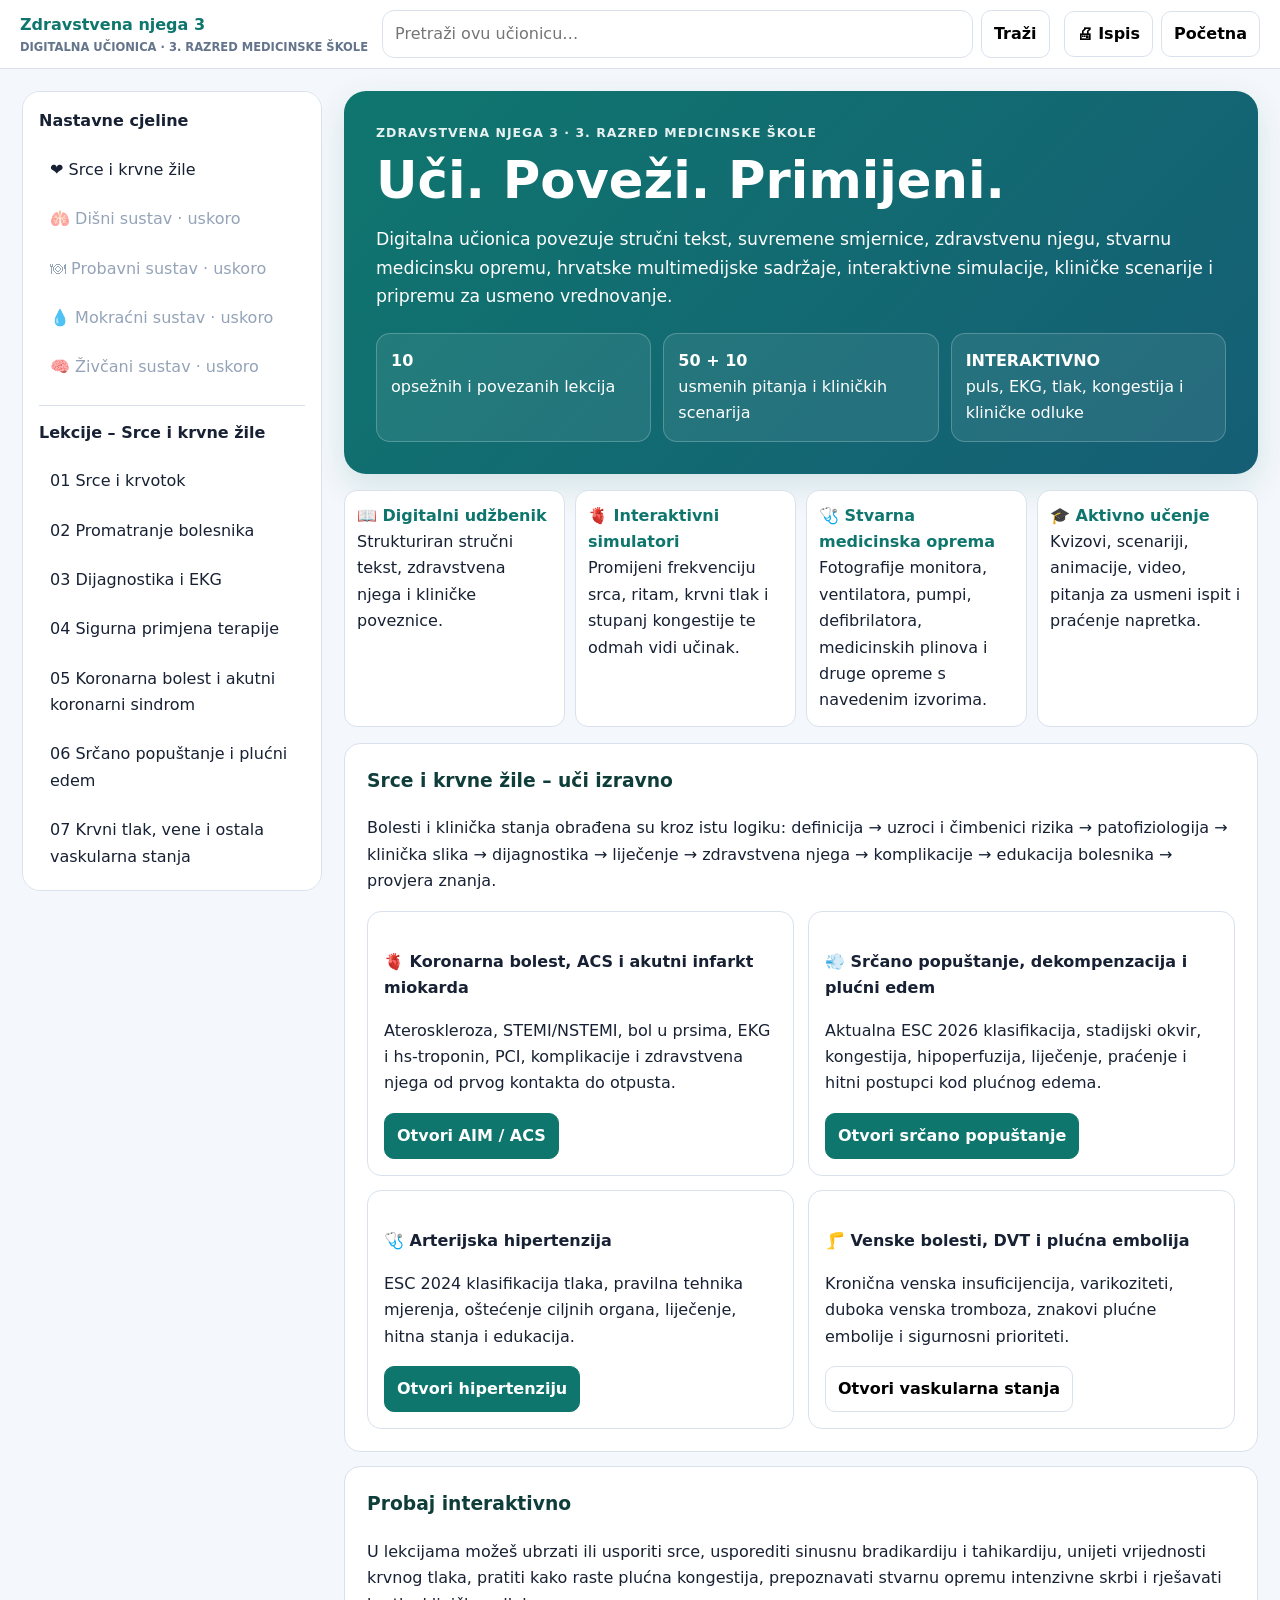
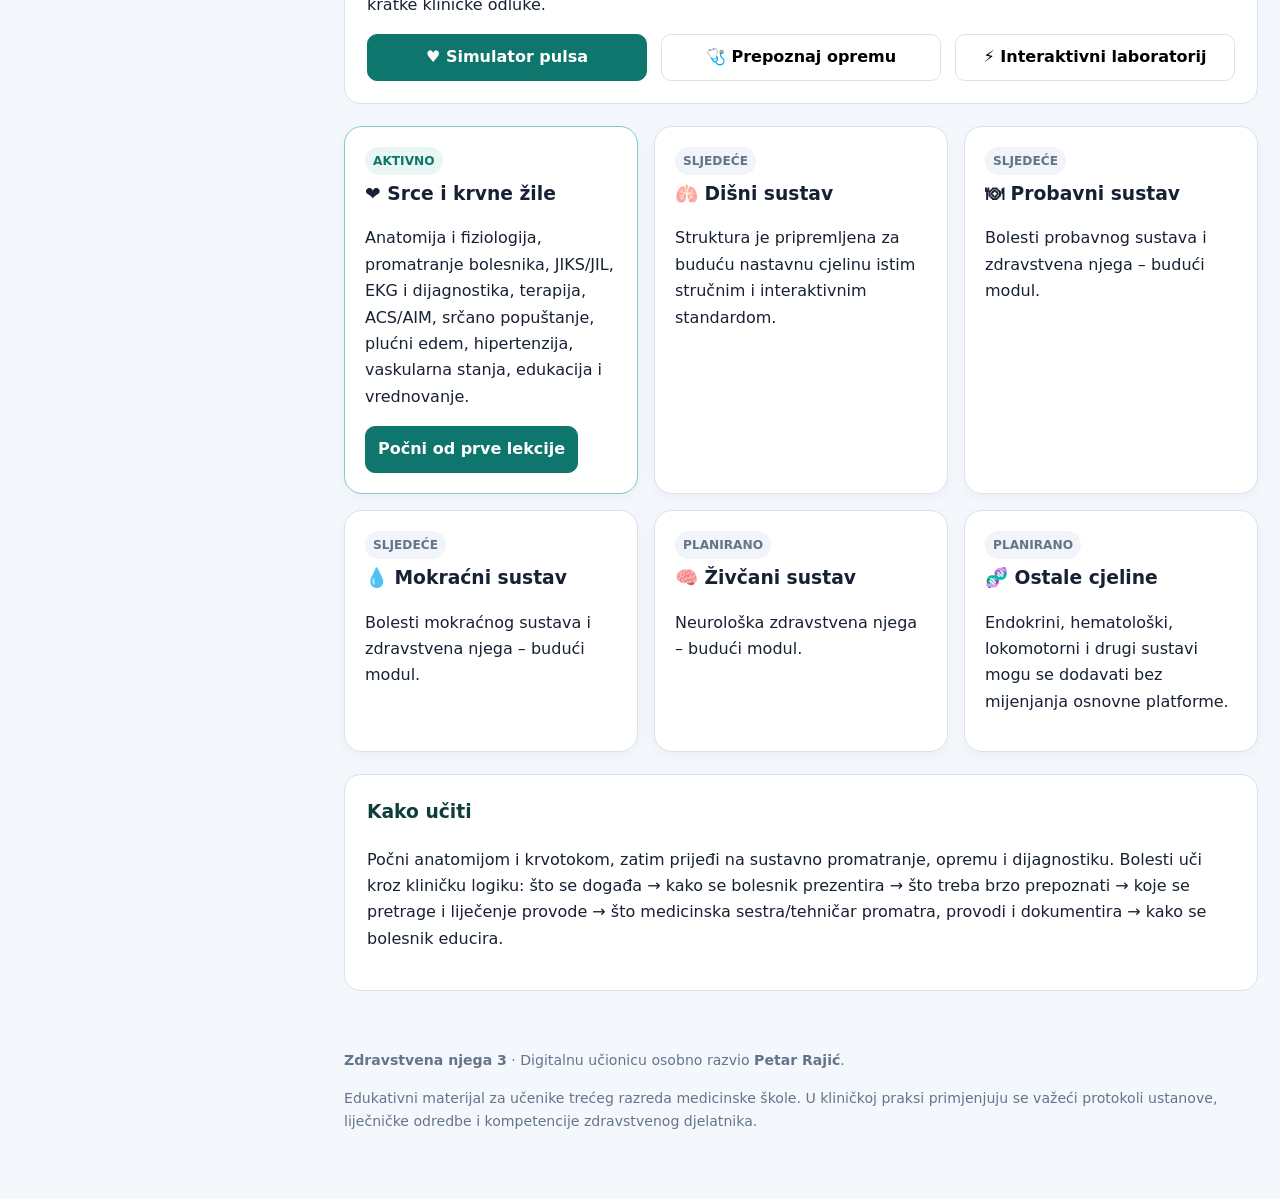
==== commit 7a52394a: "Finaliziraj identitet Zdravstvena njega 3" ====
--- a/index.html
+++ b/index.html
@@ -4,16 +4,16 @@
 <meta charset="utf-8">
 <meta name="viewport" content="width=device-width,initial-scale=1">
 <meta name="theme-color" content="#0f766e">
-<meta name="description" content="Digitalna učionica Zdravstvene njege – Srce i krvne žile">
-<title>ZN + Digitalna učionica · Srce i krvne žile</title>
+<meta name="description" content="Zdravstvena njega 3 – digitalna učionica za učenike trećeg razreda medicinske škole. Nastavna cjelina: Srce i krvne žile.">
+<title>Zdravstvena njega 3 · Srce i krvne žile</title>
 <link rel="stylesheet" href="styles.css">
 <link rel="stylesheet" href="enhancements.css">
 </head>
 <body>
 <header class="topbar">
 <div class="topbar-inner">
-<div class="brand">ZN + Digitalna učionica<small>ZDRAVSTVENA NJEGA</small></div>
-<div class="search"><input id="searchInput" placeholder="Pretraži ovu učionicu…"><button class="btn" onclick="doSearch()">Traži</button></div>
+<div class="brand">Zdravstvena njega 3<small>DIGITALNA UČIONICA · 3. RAZRED MEDICINSKE ŠKOLE</small></div>
+<div class="search"><input id="searchInput" placeholder="Pretraži ovu učionicu…" aria-label="Pretraži učionicu"><button class="btn" onclick="doSearch()">Traži</button></div>
 <div class="top-actions"><button class="btn" onclick="window.print()">🖨 Ispis</button><button class="btn" onclick="showHome()">Početna</button></div>
 </div>
 </header>
@@ -26,7 +26,7 @@
 <button class="module-btn disabled">💧 Mokraćni sustav · uskoro</button>
 <button class="module-btn disabled">🧠 Živčani sustav · uskoro</button>
 <hr style="border:0;border-top:1px solid var(--line);margin:14px 0">
-<h3>Lekcije – Srce</h3>
+<h3>Lekcije – Srce i krvne žile</h3>
 <button class="lesson-btn" data-lesson="1">01 Srce i krvotok</button>
 <button class="lesson-btn" data-lesson="2">02 Promatranje bolesnika</button>
 <button class="lesson-btn" data-lesson="3">03 Dijagnostika i EKG</button>
@@ -35,53 +35,58 @@
 <button class="lesson-btn" data-lesson="6">06 Srčano popuštanje i plućni edem</button>
 <button class="lesson-btn" data-lesson="7">07 Krvni tlak, vene i ostala vaskularna stanja</button>
 <button class="lesson-btn" data-lesson="8">08 Edukacija bolesnika i plan zdravstvene njege</button>
-<button class="lesson-btn" data-lesson="9">09 Animacije i interaktivno ponavljanje</button>
+<button class="lesson-btn" data-lesson="9">09 Interaktivno ponavljanje</button>
 <button class="lesson-btn" data-lesson="10">10 Provjeri znanje – priprema za usmeni ispit</button>
 <div style="margin-top:14px"><small>Napredak</small><div class="progress"><div id="progressBar"></div></div><strong id="progressText">0 / 10</strong></div>
 <hr style="border:0;border-top:1px solid var(--line);margin:14px 0">
-<button class="lesson-btn" onclick="showAux('teacher')">Nastavnička priprema</button>
 <button class="lesson-btn" onclick="showAux('glossary')">Pojmovnik</button>
-<button class="lesson-btn" onclick="showAux('sources')">Izvori i napomene</button>
+<button class="lesson-btn" onclick="showAux('sources')">Izvori, licence i napomene</button>
 </aside>
 <main>
 <section id="home">
 <div class="hero">
-<div class="eyebrow">ZDRAVSTVENA NJEGA · DIGITALNA UČIONICA</div>
+<div class="eyebrow">ZDRAVSTVENA NJEGA 3 · 3. RAZRED MEDICINSKE ŠKOLE</div>
 <h1>Uči. Poveži. Primijeni.</h1>
-<p>Jedinstvena digitalna učionica organizirana po organskim sustavima. Svaka nastavna cjelina povezuje udžbenik, nastavnikove materijale, suvremene stručne smjernice, sestrinske postupke, kliničke scenarije i pripremu za usmeno odgovaranje.</p>
+<p>Digitalna učionica povezuje stručni tekst, suvremene smjernice, zdravstvenu njegu, stvarnu medicinsku opremu, hrvatske multimedijske sadržaje, interaktivne simulacije, kliničke scenarije i pripremu za usmeno vrednovanje.</p>
 <div class="hero-grid">
-<div class="hero-stat"><strong>01</strong><br/>Srce i krvne žile – aktivno</div>
-<div class="hero-stat"><strong>10</strong><br/>detaljnih lekcija u prvom modulu</div>
-<div class="hero-stat"><strong>50</strong><br/>usmenih pitanja + 10 scenarija</div>
+<div class="hero-stat"><strong>10</strong><br/>opsežnih i povezanih lekcija</div>
+<div class="hero-stat"><strong>50 + 10</strong><br/>usmenih pitanja i kliničkih scenarija</div>
+<div class="hero-stat"><strong>INTERAKTIVNO</strong><br/>puls, EKG, tlak, kongestija i kliničke odluke</div>
 </div></div>
-<div class="home-feature-strip"><div><strong>📖 Digitalni udžbenik</strong>Opširan tekst, sestrinska njega i kliničke poveznice.</div><div><strong>🎬 Video i animacije</strong>Video dopune i originalni interaktivni mehanizmi.</div><div><strong>🩺 Vizualni atlas</strong>Srce, EKG, AIM, plućni edem, tlak i oprema JIKS/JIL.</div><div><strong>🎓 Usmeni ispit</strong>50 pitanja, modeli odgovora, scenariji i nasumični trening.</div></div>
+<div class="home-feature-strip"><div><strong>📖 Digitalni udžbenik</strong>Strukturiran stručni tekst, zdravstvena njega i kliničke poveznice.</div><div><strong>🫀 Interaktivni simulatori</strong>Promijeni frekvenciju srca, ritam, krvni tlak i stupanj kongestije te odmah vidi učinak.</div><div><strong>🩺 Stvarna medicinska oprema</strong>Fotografije monitora, ventilatora, pumpi, defibrilatora, medicinskih plinova i druge opreme s navedenim izvorima.</div><div><strong>🎓 Aktivno učenje</strong>Kvizovi, scenariji, animacije, video, pitanja za usmeni ispit i praćenje napretka.</div></div>
 
 <div class="section">
-<h3>Bolesti srca i krvnih žila – uči izravno</h3>
-<p>Ovo su glavne bolesti i klinička stanja iz ove nastavne cjeline. Svaka lekcija sadrži definiciju, uzroke i rizične čimbenike, patofiziologiju, kliničku sliku, dijagnostiku, liječenje, sestrinske postupke, komplikacije, edukaciju i pitanja za usmeno.</p>
+<h3>Srce i krvne žile – uči izravno</h3>
+<p>Bolesti i klinička stanja obrađena su kroz istu logiku: definicija → uzroci i čimbenici rizika → patofiziologija → klinička slika → dijagnostika → liječenje → zdravstvena njega → komplikacije → edukacija bolesnika → provjera znanja.</p>
 <div class="grid2">
 <div class="card"><h4>🫀 Koronarna bolest, ACS i akutni infarkt miokarda</h4><p>Ateroskleroza, STEMI/NSTEMI, bol u prsima, EKG i hs-troponin, PCI, komplikacije i zdravstvena njega od prvog kontakta do otpusta.</p><button class="btn primary" onclick="openLesson(5)">Otvori AIM / ACS</button></div>
-<div class="card"><h4>💨 Srčano popuštanje, dekompenzacija i plućni edem</h4><p>Aktualna ESC 2026 klasifikacija HFrEF/HFpEF, stadiji A–D, kongestija, hipoperfuzija, terapija, promatranje i hitni postupci kod plućnog edema.</p><button class="btn primary" onclick="openLesson(6)">Otvori srčano popuštanje</button></div>
-<div class="card"><h4>🩺 Arterijska hipertenzija</h4><p>Aktualna ESC 2024 klasifikacija tlaka, uzroci, rizici, oštećenje ciljnih organa, pravilno mjerenje, liječenje, krizna stanja i edukacija.</p><button class="btn primary" onclick="openLesson(7)">Otvori hipertenziju</button></div>
-<div class="card"><h4>🦵 Venske bolesti, DVT i plućna embolija</h4><p>Kronična venska insuficijencija, varikoziteti, venski ulkus, duboka venska tromboza i crvene zastavice za plućnu emboliju.</p><button class="btn" onclick="openLesson(7)">Otvori vaskularna stanja</button></div>
+<div class="card"><h4>💨 Srčano popuštanje, dekompenzacija i plućni edem</h4><p>Aktualna ESC 2026 klasifikacija, stadijski okvir, kongestija, hipoperfuzija, liječenje, praćenje i hitni postupci kod plućnog edema.</p><button class="btn primary" onclick="openLesson(6)">Otvori srčano popuštanje</button></div>
+<div class="card"><h4>🩺 Arterijska hipertenzija</h4><p>ESC 2024 klasifikacija tlaka, pravilna tehnika mjerenja, oštećenje ciljnih organa, liječenje, hitna stanja i edukacija.</p><button class="btn primary" onclick="openLesson(7)">Otvori hipertenziju</button></div>
+<div class="card"><h4>🦵 Venske bolesti, DVT i plućna embolija</h4><p>Kronična venska insuficijencija, varikoziteti, duboka venska tromboza, znakovi plućne embolije i sigurnosni prioriteti.</p><button class="btn" onclick="openLesson(7)">Otvori vaskularna stanja</button></div>
 </div>
 </div>
 
+<div class="section home-interactive-callout">
+<h3>Probaj interaktivno</h3>
+<p>U lekcijama možeš ubrzati ili usporiti srce, usporediti sinusnu bradikardiju i tahikardiju, unijeti vrijednosti krvnog tlaka, pratiti kako raste plućna kongestija, prepoznavati stvarnu opremu intenzivne skrbi i rješavati kratke kliničke odluke.</p>
+<div class="grid3"><button class="btn primary" onclick="openLesson(1)">♥ Simulator pulsa</button><button class="btn" onclick="openLesson(2)">🩺 Prepoznaj opremu</button><button class="btn" onclick="openLesson(9)">⚡ Interaktivni laboratorij</button></div>
+</div>
+
 <div class="modules modules-home">
-<div class="module-card active"><span class="pill">AKTIVNO</span><h3>❤️ Srce i krvne žile</h3><p>Anatomija i fiziologija, promatranje bolesnika, EKG/dijagnostika, terapija, ACS/AIM, srčano popuštanje, plućni edem, hipertenzija, vene, edukacija i usmeno vrednovanje.</p><button class="btn primary" onclick="openLesson(1)">Počni od prve lekcije</button></div>
-<div class="module-card"><span class="pill soon">SLJEDEĆE</span><h3>🫁 Dišni sustav</h3><p>Struktura je pripremljena za kasniju izradu istim standardom.</p></div>
+<div class="module-card active"><span class="pill">AKTIVNO</span><h3>❤️ Srce i krvne žile</h3><p>Anatomija i fiziologija, promatranje bolesnika, JIKS/JIL, EKG i dijagnostika, terapija, ACS/AIM, srčano popuštanje, plućni edem, hipertenzija, vaskularna stanja, edukacija i vrednovanje.</p><button class="btn primary" onclick="openLesson(1)">Počni od prve lekcije</button></div>
+<div class="module-card"><span class="pill soon">SLJEDEĆE</span><h3>🫁 Dišni sustav</h3><p>Struktura je pripremljena za buduću nastavnu cjelinu istim stručnim i interaktivnim standardom.</p></div>
 <div class="module-card"><span class="pill soon">SLJEDEĆE</span><h3>🍽 Probavni sustav</h3><p>Bolesti probavnog sustava i zdravstvena njega – budući modul.</p></div>
 <div class="module-card"><span class="pill soon">SLJEDEĆE</span><h3>💧 Mokraćni sustav</h3><p>Bolesti mokraćnog sustava i zdravstvena njega – budući modul.</p></div>
 <div class="module-card"><span class="pill soon">PLANIRANO</span><h3>🧠 Živčani sustav</h3><p>Neurološka zdravstvena njega – budući modul.</p></div>
 <div class="module-card"><span class="pill soon">PLANIRANO</span><h3>🧬 Ostale cjeline</h3><p>Endokrini, hematološki, lokomotorni i drugi sustavi mogu se dodavati bez mijenjanja osnovne platforme.</p></div>
 </div>
 <div class="section">
-<h3>Srce i krvne žile – kako učiti</h3>
-<p>Počni anatomijom i krvotokom, zatim prijeđi na promatranje i dijagnostiku. Nakon toga uči bolesti kroz kliničku logiku: što se događa → kako se bolesnik prezentira → što se dijagnostički radi → što liječnik liječi → što medicinska sestra/tehničar promatra, provodi i dokumentira → kako se bolesnik educira.</p>
+<h3>Kako učiti</h3>
+<p>Počni anatomijom i krvotokom, zatim prijeđi na sustavno promatranje, opremu i dijagnostiku. Bolesti uči kroz kliničku logiku: što se događa → kako se bolesnik prezentira → što treba brzo prepoznati → koje se pretrage i liječenje provode → što medicinska sestra/tehničar promatra, provodi i dokumentira → kako se bolesnik educira.</p>
 </div>
 </section>
 <div id="content"></div>
-<div class="footer"><p>ZN + Digitalna učionica · Srednja škola Travnik – Nova Bila</p><p class="screen-only">Edukativni materijal. U kliničkoj praksi primjenjuju se važeći lokalni protokoli i liječničke odredbe.</p></div>
+<div class="footer"><p><strong>Zdravstvena njega 3</strong> · Digitalnu učionicu osobno razvio <strong>Petar Rajić</strong>.</p><p class="screen-only">Edukativni materijal za učenike trećeg razreda medicinske škole. U kliničkoj praksi primjenjuju se važeći protokoli ustanove, liječničke odredbe i kompetencije zdravstvenog djelatnika.</p></div>
 </main></div>
 <script src="data/exam-2026.js"></script>
 <script src="data/enhancements.js"></script>
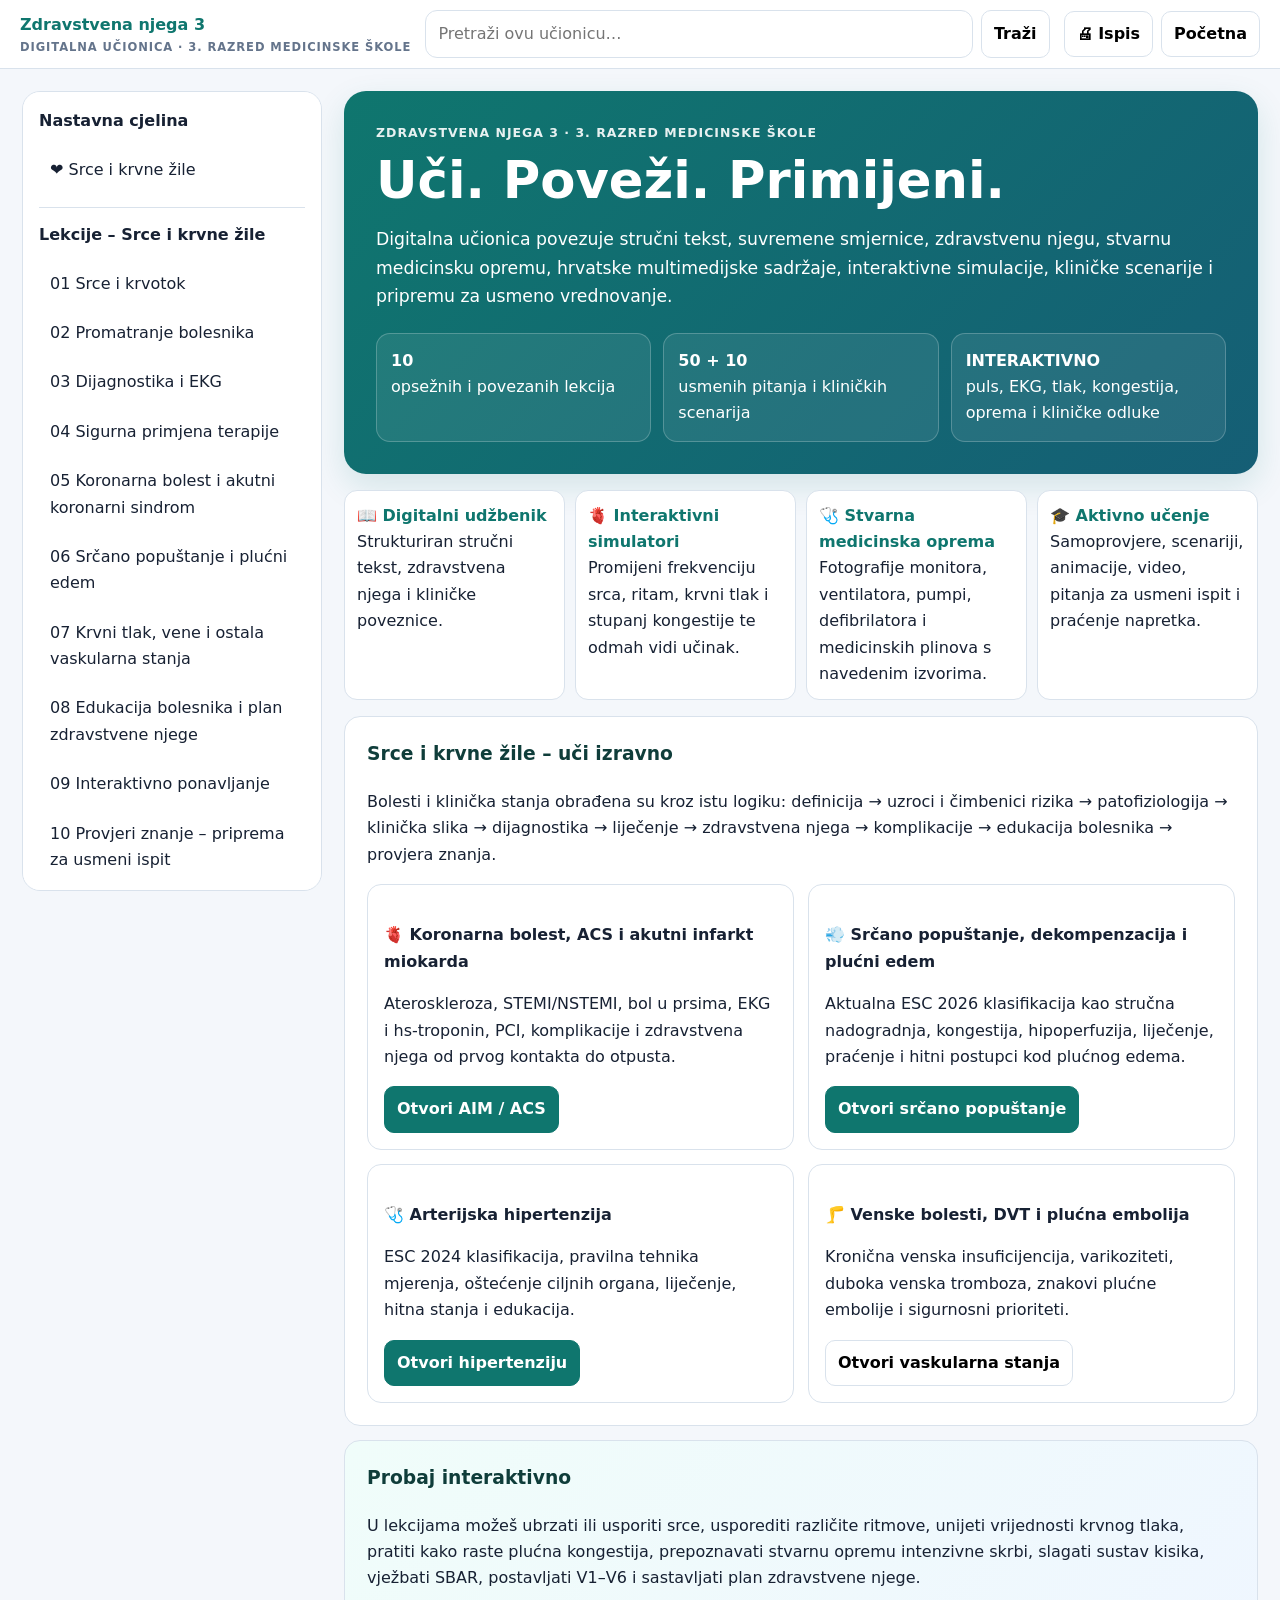
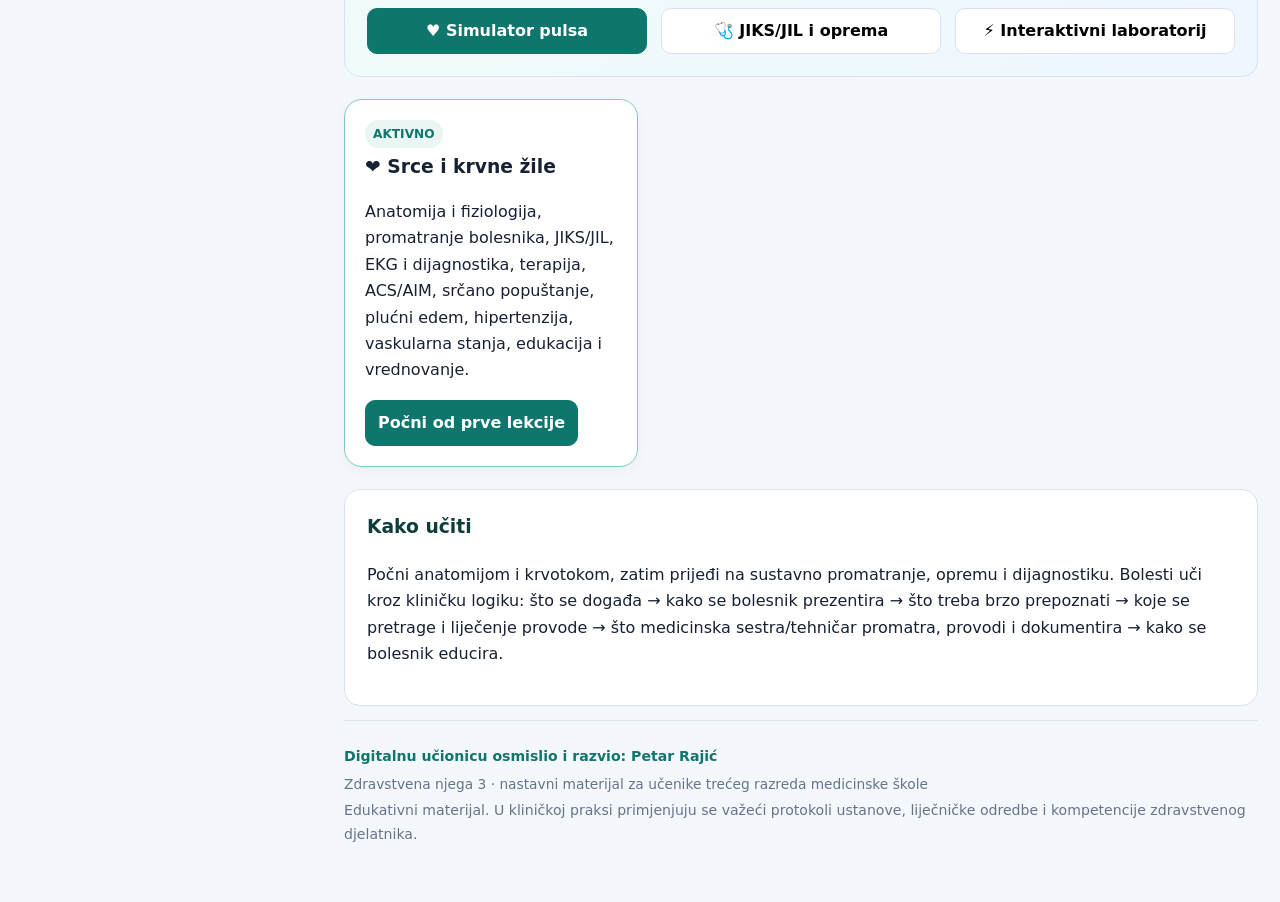
==== commit a086836b: "Uključi završne interaktivne module i finalni izgled" ====
--- a/index.html
+++ b/index.html
@@ -8,6 +8,7 @@
 <title>Zdravstvena njega 3 · Srce i krvne žile</title>
 <link rel="stylesheet" href="styles.css">
 <link rel="stylesheet" href="enhancements.css">
+<link rel="stylesheet" href="final-2026.css">
 </head>
 <body>
 <header class="topbar">
@@ -19,7 +20,7 @@
 </header>
 <div class="layout">
 <aside class="sidebar">
-<h3>Nastavne cjeline</h3>
+<h3>Nastavna cjelina</h3>
 <button class="module-btn" onclick="showHeartHome()">❤️ Srce i krvne žile</button>
 <button class="module-btn disabled">🫁 Dišni sustav · uskoro</button>
 <button class="module-btn disabled">🍽 Probavni sustav · uskoro</button>
@@ -51,25 +52,25 @@
 <div class="hero-grid">
 <div class="hero-stat"><strong>10</strong><br/>opsežnih i povezanih lekcija</div>
 <div class="hero-stat"><strong>50 + 10</strong><br/>usmenih pitanja i kliničkih scenarija</div>
-<div class="hero-stat"><strong>INTERAKTIVNO</strong><br/>puls, EKG, tlak, kongestija i kliničke odluke</div>
+<div class="hero-stat"><strong>INTERAKTIVNO</strong><br/>puls, EKG, tlak, kongestija, oprema i kliničke odluke</div>
 </div></div>
-<div class="home-feature-strip"><div><strong>📖 Digitalni udžbenik</strong>Strukturiran stručni tekst, zdravstvena njega i kliničke poveznice.</div><div><strong>🫀 Interaktivni simulatori</strong>Promijeni frekvenciju srca, ritam, krvni tlak i stupanj kongestije te odmah vidi učinak.</div><div><strong>🩺 Stvarna medicinska oprema</strong>Fotografije monitora, ventilatora, pumpi, defibrilatora, medicinskih plinova i druge opreme s navedenim izvorima.</div><div><strong>🎓 Aktivno učenje</strong>Kvizovi, scenariji, animacije, video, pitanja za usmeni ispit i praćenje napretka.</div></div>
+<div class="home-feature-strip"><div><strong>📖 Digitalni udžbenik</strong>Strukturiran stručni tekst, zdravstvena njega i kliničke poveznice.</div><div><strong>🫀 Interaktivni simulatori</strong>Promijeni frekvenciju srca, ritam, krvni tlak i stupanj kongestije te odmah vidi učinak.</div><div><strong>🩺 Stvarna medicinska oprema</strong>Fotografije monitora, ventilatora, pumpi, defibrilatora i medicinskih plinova s navedenim izvorima.</div><div><strong>🎓 Aktivno učenje</strong>Samoprovjere, scenariji, animacije, video, pitanja za usmeni ispit i praćenje napretka.</div></div>
 
 <div class="section">
 <h3>Srce i krvne žile – uči izravno</h3>
 <p>Bolesti i klinička stanja obrađena su kroz istu logiku: definicija → uzroci i čimbenici rizika → patofiziologija → klinička slika → dijagnostika → liječenje → zdravstvena njega → komplikacije → edukacija bolesnika → provjera znanja.</p>
 <div class="grid2">
 <div class="card"><h4>🫀 Koronarna bolest, ACS i akutni infarkt miokarda</h4><p>Ateroskleroza, STEMI/NSTEMI, bol u prsima, EKG i hs-troponin, PCI, komplikacije i zdravstvena njega od prvog kontakta do otpusta.</p><button class="btn primary" onclick="openLesson(5)">Otvori AIM / ACS</button></div>
-<div class="card"><h4>💨 Srčano popuštanje, dekompenzacija i plućni edem</h4><p>Aktualna ESC 2026 klasifikacija, stadijski okvir, kongestija, hipoperfuzija, liječenje, praćenje i hitni postupci kod plućnog edema.</p><button class="btn primary" onclick="openLesson(6)">Otvori srčano popuštanje</button></div>
-<div class="card"><h4>🩺 Arterijska hipertenzija</h4><p>ESC 2024 klasifikacija tlaka, pravilna tehnika mjerenja, oštećenje ciljnih organa, liječenje, hitna stanja i edukacija.</p><button class="btn primary" onclick="openLesson(7)">Otvori hipertenziju</button></div>
+<div class="card"><h4>💨 Srčano popuštanje, dekompenzacija i plućni edem</h4><p>Aktualna ESC 2026 klasifikacija kao stručna nadogradnja, kongestija, hipoperfuzija, liječenje, praćenje i hitni postupci kod plućnog edema.</p><button class="btn primary" onclick="openLesson(6)">Otvori srčano popuštanje</button></div>
+<div class="card"><h4>🩺 Arterijska hipertenzija</h4><p>ESC 2024 klasifikacija, pravilna tehnika mjerenja, oštećenje ciljnih organa, liječenje, hitna stanja i edukacija.</p><button class="btn primary" onclick="openLesson(7)">Otvori hipertenziju</button></div>
 <div class="card"><h4>🦵 Venske bolesti, DVT i plućna embolija</h4><p>Kronična venska insuficijencija, varikoziteti, duboka venska tromboza, znakovi plućne embolije i sigurnosni prioriteti.</p><button class="btn" onclick="openLesson(7)">Otvori vaskularna stanja</button></div>
 </div>
 </div>
 
 <div class="section home-interactive-callout">
 <h3>Probaj interaktivno</h3>
-<p>U lekcijama možeš ubrzati ili usporiti srce, usporediti sinusnu bradikardiju i tahikardiju, unijeti vrijednosti krvnog tlaka, pratiti kako raste plućna kongestija, prepoznavati stvarnu opremu intenzivne skrbi i rješavati kratke kliničke odluke.</p>
-<div class="grid3"><button class="btn primary" onclick="openLesson(1)">♥ Simulator pulsa</button><button class="btn" onclick="openLesson(2)">🩺 Prepoznaj opremu</button><button class="btn" onclick="openLesson(9)">⚡ Interaktivni laboratorij</button></div>
+<p>U lekcijama možeš ubrzati ili usporiti srce, usporediti različite ritmove, unijeti vrijednosti krvnog tlaka, pratiti kako raste plućna kongestija, prepoznavati stvarnu opremu intenzivne skrbi, slagati sustav kisika, vježbati SBAR, postavljati V1–V6 i sastavljati plan zdravstvene njege.</p>
+<div class="grid3"><button class="btn primary" onclick="openLesson(1)">♥ Simulator pulsa</button><button class="btn" onclick="openLesson(2)">🩺 JIKS/JIL i oprema</button><button class="btn" onclick="openLesson(9)">⚡ Interaktivni laboratorij</button></div>
 </div>
 
 <div class="modules modules-home">
@@ -86,10 +87,12 @@
 </div>
 </section>
 <div id="content"></div>
-<div class="footer"><p><strong>Zdravstvena njega 3</strong> · Digitalnu učionicu osobno razvio <strong>Petar Rajić</strong>.</p><p class="screen-only">Edukativni materijal za učenike trećeg razreda medicinske škole. U kliničkoj praksi primjenjuju se važeći protokoli ustanove, liječničke odredbe i kompetencije zdravstvenog djelatnika.</p></div>
+<div class="footer"><p class="author-signature">Digitalnu učionicu osmislio i razvio: Petar Rajić</p><p class="author-sub">Zdravstvena njega 3 · nastavni materijal za učenike trećeg razreda medicinske škole</p><p class="screen-only">Edukativni materijal. U kliničkoj praksi primjenjuju se važeći protokoli ustanove, liječničke odredbe i kompetencije zdravstvenog djelatnika.</p></div>
 </main></div>
 <script src="data/exam-2026.js"></script>
 <script src="data/enhancements.js"></script>
 <script src="app.js"></script>
 <script src="enhance-app.js"></script>
+<script src="final-content.js"></script>
+<script src="final-skills.js"></script>
 </body></html>
--- a/enhancements.css
+++ b/enhancements.css
@@ -1 +1,10 @@
-.media-section{overflow:hidden}.media-grid{display:grid;grid-template-columns:minmax(0,1.15fr) minmax(300px,.85fr);gap:18px;align-items:start}.media-figure{margin:0;border:1px solid var(--line);border-radius:16px;overflow:hidden;background:#fbfdff}.media-figure img{display:block;width:100%;height:auto}.media-figure figcaption{padding:10px 12px;color:var(--muted);font-size:.88rem;background:#fff;border-top:1px solid var(--line)}.media-figure.wide{max-width:1100px;margin-left:auto;margin-right:auto}.video-card{border:1px solid var(--line);border-radius:16px;background:#fff;overflow:hidden}.video-card>p,.video-card>strong,.video-card>span{display:block;padding:0 14px}.video-card>strong{padding-top:12px}.video-card>span{padding-bottom:12px;color:var(--muted);font-size:.88rem}.video-frame{position:relative;padding-top:56.25%;background:#0f172a}.video-frame iframe{position:absolute;inset:0;width:100%;height:100%;border:0}.video-library{display:grid;grid-template-columns:repeat(2,minmax(0,1fr));gap:16px}.equipment-grid{display:grid;grid-template-columns:repeat(3,minmax(0,1fr));gap:12px;margin:14px 0}.equipment-card{padding:15px;border:1px solid var(--line);border-radius:14px;background:linear-gradient(180deg,#fff,#f8fafc)}.equipment-card strong{display:block;color:var(--brand);font-size:1.02rem;margin-bottom:5px}.equipment-card p{margin:0;color:#334155}.monitor-demo{display:grid;grid-template-columns:minmax(0,1.25fr) minmax(250px,.75fr);gap:15px;align-items:center;margin:18px 0;padding:16px;border:1px solid var(--line);border-radius:16px;background:#f8fafc}.monitor-screen{background:#07111f;border-radius:12px;padding:12px;box-shadow:inset 0 0 0 2px #334155}.monitor-labels{color:#86efac;font:700 .9rem ui-monospace,Consolas,monospace;margin-bottom:4px}.monitor-screen svg{width:100%;height:95px}.ecg-trace{fill:none;stroke:#22c55e;stroke-width:3;stroke-linejoin:round;stroke-linecap:round;stroke-dasharray:850;stroke-dashoffset:850;animation:ecgRun 3.4s linear infinite}@keyframes ecgRun{0%{stroke-dashoffset:850}75%,100%{stroke-dashoffset:0}}.learning-path{display:flex;flex-wrap:wrap;align-items:center;gap:8px;margin:16px 0}.learning-path span{padding:9px 11px;border:1px solid #99d5ce;background:#f0fdfa;color:#115e59;border-radius:11px;font-weight:700}.learning-path b{color:#64748b}.timeline{display:grid;gap:9px;margin:14px 0}.timeline>div{display:grid;grid-template-columns:120px 1fr;gap:14px;align-items:start;border-left:4px solid var(--brand);background:#f8fafc;padding:11px 13px;border-radius:0 12px 12px 0}.timeline strong{color:var(--brand)}.timeline span{color:#334155}.alveoli-demo{display:grid;grid-template-columns:190px 1fr;gap:22px;align-items:center;padding:18px;border:1px solid var(--line);border-radius:16px;background:#fbfdff;margin:16px 0}.alveolus{position:relative;width:170px;height:140px;margin:auto}.alveolus span{position:absolute;width:82px;height:82px;border:4px solid #0284c7;border-radius:50%;background:radial-gradient(circle at 50% 90%,rgba(59,130,246,.8) 0 18%,rgba(224,242,254,.9) 19% 100%);animation:fluidRise 3s ease-in-out infinite}.alveolus span:nth-child(1){left:4px;top:18px}.alveolus span:nth-child(2){right:4px;top:18px;animation-delay:.45s}.alveolus span:nth-child(3){left:45px;bottom:2px;animation-delay:.9s}@keyframes fluidRise{0%,100%{background-size:100% 100%;transform:scale(1)}50%{transform:scale(1.05);box-shadow:0 0 0 7px rgba(14,165,233,.08)}}.checklist-grid{display:grid;grid-template-columns:repeat(2,minmax(0,1fr));gap:8px;margin:14px 0}.checklist-grid label{display:flex;gap:8px;align-items:center;border:1px solid var(--line);border-radius:10px;padding:9px 11px;background:#fff}.checklist-grid input{width:18px;height:18px}.discharge-grid{display:grid;grid-template-columns:repeat(3,minmax(0,1fr));gap:12px}.discharge-grid>div{border:1px solid var(--line);border-radius:14px;padding:14px;background:#fff}.discharge-grid strong{color:var(--brand)}.discharge-grid p{margin-bottom:0}.random-question{margin-top:14px;border:1px dashed #0f766e;background:#f0fdfa;border-radius:14px;padding:15px;min-height:58px}.lesson-map{margin:0 0 16px;border:1px solid #99d5ce;background:#f0fdfa}.lesson-map summary{color:#0f766e}.lesson-map-links{display:flex;flex-wrap:wrap;gap:7px;padding-top:8px}.lesson-map-links a{text-decoration:none;background:#fff;border:1px solid #b7ddd8;border-radius:999px;padding:5px 9px;font-size:.84rem}.lesson-meta{display:flex;gap:8px;flex-wrap:wrap;margin:10px 0 0}.lesson-meta span{font-size:.8rem;font-weight:700;color:#475569;background:#f1f5f9;border-radius:999px;padding:5px 9px}.reading-progress{position:fixed;left:0;top:0;z-index:250;height:4px;width:0;background:#0f766e;box-shadow:0 1px 3px rgba(15,118,110,.35);transition:width .08s linear}.back-top{position:fixed;right:18px;bottom:22px;z-index:80;width:44px;height:44px;border-radius:50%;border:1px solid var(--line);background:#fff;color:var(--brand);font-weight:900;box-shadow:0 7px 22px rgba(15,23,42,.14);display:none;cursor:pointer}.back-top.show{display:block}.phase-badge{display:inline-flex;align-items:center;gap:5px;background:#ecfdf5;color:#047857;border:1px solid #a7f3d0;border-radius:999px;padding:4px 9px;font-weight:800;font-size:.78rem}.source-note{font-size:.83rem;color:var(--muted);margin-top:8px}.home-feature-strip{display:grid;grid-template-columns:repeat(4,minmax(0,1fr));gap:10px;margin:16px 0}.home-feature-strip>div{border:1px solid var(--line);border-radius:13px;background:#fff;padding:12px}.home-feature-strip strong{display:block;color:var(--brand)}@media(max-width:980px){.media-grid,.monitor-demo{grid-template-columns:1fr}.equipment-grid,.discharge-grid{grid-template-columns:repeat(2,minmax(0,1fr))}.home-feature-strip{grid-template-columns:repeat(2,minmax(0,1fr))}}@media(max-width:720px){.media-grid,.equipment-grid,.video-library,.discharge-grid,.checklist-grid,.home-feature-strip{grid-template-columns:1fr}.media-figure{border-radius:12px}.timeline>div{grid-template-columns:1fr;gap:2px}.alveoli-demo{grid-template-columns:1fr}.learning-path{gap:6px}.learning-path span{flex:1 1 42%;text-align:center}.monitor-demo{padding:12px}.back-top{right:12px;bottom:76px}.lesson-map-links{display:grid;grid-template-columns:1fr}.lesson-map-links a{border-radius:9px}.video-card>p{font-size:.92rem}}@media(prefers-reduced-motion:reduce){.ecg-trace,.alveolus span{animation:none!important}}@media print{.video-card,.reading-progress,.back-top,.lesson-map{display:none!important}.media-figure{break-inside:avoid}.equipment-grid{grid-template-columns:repeat(2,1fr)}}+.media-section{overflow:hidden}.media-grid{display:grid;grid-template-columns:minmax(0,1.15fr) minmax(300px,.85fr);gap:18px;align-items:start}.media-figure{margin:0;border:1px solid var(--line);border-radius:16px;overflow:hidden;background:#fbfdff}.media-figure img{display:block;width:100%;height:auto}.media-figure figcaption{padding:10px 12px;color:var(--muted);font-size:.88rem;background:#fff;border-top:1px solid var(--line)}.media-figure.wide{max-width:1100px;margin-left:auto;margin-right:auto}.video-card{border:1px solid var(--line);border-radius:16px;background:#fff;overflow:hidden}.video-card>p,.video-card>strong,.video-card>span{display:block;padding:0 14px}.video-card>strong{padding-top:12px}.video-card>span{padding-bottom:12px;color:var(--muted);font-size:.88rem}.video-frame{position:relative;padding-top:56.25%;background:#0f172a}.video-frame iframe{position:absolute;inset:0;width:100%;height:100%;border:0}.video-library{display:grid;grid-template-columns:repeat(2,minmax(0,1fr));gap:16px}.equipment-grid{display:grid;grid-template-columns:repeat(3,minmax(0,1fr));gap:12px;margin:14px 0}.equipment-card{padding:15px;border:1px solid var(--line);border-radius:14px;background:linear-gradient(180deg,#fff,#f8fafc)}.equipment-card strong{display:block;color:var(--brand);font-size:1.02rem;margin-bottom:5px}.equipment-card p{margin:0;color:#334155}.monitor-demo{display:grid;grid-template-columns:minmax(0,1.25fr) minmax(250px,.75fr);gap:15px;align-items:center;margin:18px 0;padding:16px;border:1px solid var(--line);border-radius:16px;background:#f8fafc}.monitor-screen,.mini-monitor{background:#07111f;border-radius:12px;padding:12px;box-shadow:inset 0 0 0 2px #334155}.monitor-labels,.mini-monitor>div{color:#86efac;font:700 .9rem ui-monospace,Consolas,monospace;margin-bottom:4px}.monitor-screen svg,.mini-monitor svg{width:100%;height:95px}.ecg-trace{fill:none;stroke:#22c55e;stroke-width:3;stroke-linejoin:round;stroke-linecap:round;stroke-dasharray:850;stroke-dashoffset:850;animation:ecgRun 3.4s linear infinite}@keyframes ecgRun{0%{stroke-dashoffset:850}75%,100%{stroke-dashoffset:0}}.learning-path{display:flex;flex-wrap:wrap;align-items:center;gap:8px;margin:16px 0}.learning-path span{padding:9px 11px;border:1px solid #99d5ce;background:#f0fdfa;color:#115e59;border-radius:11px;font-weight:700}.learning-path b{color:#64748b}.timeline{display:grid;gap:9px;margin:14px 0}.timeline>div{display:grid;grid-template-columns:120px 1fr;gap:14px;align-items:start;border-left:4px solid var(--brand);background:#f8fafc;padding:11px 13px;border-radius:0 12px 12px 0}.timeline strong{color:var(--brand)}.timeline span{color:#334155}.alveoli-demo{display:grid;grid-template-columns:190px 1fr;gap:22px;align-items:center;padding:18px;border:1px solid var(--line);border-radius:16px;background:#fbfdff;margin:16px 0}.alveolus{position:relative;width:170px;height:140px;margin:auto}.alveolus span{position:absolute;width:82px;height:82px;border:4px solid #0284c7;border-radius:50%;background:radial-gradient(circle at 50% 90%,rgba(59,130,246,.8) 0 18%,rgba(224,242,254,.9) 19% 100%);animation:fluidRise 3s ease-in-out infinite}.alveolus span:nth-child(1){left:4px;top:18px}.alveolus span:nth-child(2){right:4px;top:18px;animation-delay:.45s}.alveolus span:nth-child(3){left:45px;bottom:2px;animation-delay:.9s}@keyframes fluidRise{0%,100%{transform:scale(1)}50%{transform:scale(1.05);box-shadow:0 0 0 7px rgba(14,165,233,.08)}}.checklist-grid{display:grid;grid-template-columns:repeat(2,minmax(0,1fr));gap:8px;margin:14px 0}.checklist-grid label{display:flex;gap:8px;align-items:center;border:1px solid var(--line);border-radius:10px;padding:9px 11px;background:#fff}.checklist-grid input{width:18px;height:18px}.discharge-grid{display:grid;grid-template-columns:repeat(3,minmax(0,1fr));gap:12px}.discharge-grid>div{border:1px solid var(--line);border-radius:14px;padding:14px;background:#fff}.discharge-grid strong{color:var(--brand)}.discharge-grid p{margin-bottom:0}.random-question{margin-top:14px;border:1px dashed #0f766e;background:#f0fdfa;border-radius:14px;padding:15px;min-height:58px}.lesson-map{margin:0 0 16px;border:1px solid #99d5ce;background:#f0fdfa}.lesson-map summary{color:#0f766e}.lesson-map-links{display:flex;flex-wrap:wrap;gap:7px;padding-top:8px}.lesson-map-links a{text-decoration:none;background:#fff;border:1px solid #b7ddd8;border-radius:999px;padding:5px 9px;font-size:.84rem}.lesson-meta{display:flex;gap:8px;flex-wrap:wrap;margin:10px 0 0}.lesson-meta span{font-size:.8rem;font-weight:700;color:#475569;background:#f1f5f9;border-radius:999px;padding:5px 9px}.reading-progress{position:fixed;left:0;top:0;z-index:250;height:4px;width:0;background:#0f766e;box-shadow:0 1px 3px rgba(15,118,110,.35);transition:width .08s linear}.back-top{position:fixed;right:18px;bottom:22px;z-index:80;width:44px;height:44px;border-radius:50%;border:1px solid var(--line);background:#fff;color:var(--brand);font-weight:900;box-shadow:0 7px 22px rgba(15,23,42,.14);display:none;cursor:pointer}.back-top.show{display:block}.phase-badge{display:inline-flex;align-items:center;gap:5px;background:#ecfdf5;color:#047857;border:1px solid #a7f3d0;border-radius:999px;padding:4px 9px;font-weight:800;font-size:.78rem}.source-note{font-size:.83rem;color:var(--muted);margin-top:8px}.home-feature-strip{display:grid;grid-template-columns:repeat(4,minmax(0,1fr));gap:10px;margin:16px 0}.home-feature-strip>div{border:1px solid var(--line);border-radius:13px;background:#fff;padding:12px}.home-feature-strip strong{display:block;color:var(--brand)}
+
+/* Zdravstvena njega 3 – stvarna oprema i interaktivni laboratorij */
+.real-equipment-gallery{display:grid;grid-template-columns:repeat(3,minmax(0,1fr));gap:15px;margin:18px 0 22px}.real-equipment-card{margin:0;border:1px solid var(--line);border-radius:16px;overflow:hidden;background:#fff;box-shadow:0 5px 18px rgba(15,23,42,.055);display:flex;flex-direction:column}.photo-button{display:block;width:100%;height:230px;border:0;padding:0;background:#eef2f7;cursor:zoom-in;overflow:hidden}.real-equipment-card img{width:100%;height:100%;display:block;object-fit:contain;background:#f8fafc;transition:transform .22s ease}.photo-button:hover img{transform:scale(1.035)}.real-equipment-card figcaption{padding:13px 14px 15px;display:flex;flex-direction:column;gap:6px;flex:1}.real-equipment-card figcaption strong{color:#0f4d48;font-size:1rem;line-height:1.25}.real-equipment-card figcaption p{margin:0;font-size:.91rem;color:#475569}.real-equipment-card figcaption a{font-size:.82rem;font-weight:700;text-decoration:none}.source-chip{display:inline-flex;align-self:flex-start;border-radius:999px;background:#f1f5f9;color:#64748b;padding:4px 8px;font-size:.72rem;line-height:1.25}.real-equipment-card.image-error .photo-button{min-height:150px;display:flex;align-items:center;justify-content:center}.real-equipment-card.image-error .photo-button:after{content:'Fotografiju nije moguće učitati. Otvori izvor ispod.';padding:20px;color:#64748b}.real-equipment-card.image-error img{display:none}.manufacturer-links{display:grid;grid-template-columns:repeat(4,minmax(0,1fr));gap:10px;margin:14px 0 22px}.manufacturer-links a,.resource-card{display:flex;flex-direction:column;gap:3px;border:1px solid var(--line);border-radius:13px;padding:12px 13px;background:#fff;text-decoration:none;transition:transform .16s ease,box-shadow .16s ease,border-color .16s ease}.manufacturer-links a:hover,.resource-card:hover{transform:translateY(-2px);border-color:#99d5ce;box-shadow:0 7px 18px rgba(15,118,110,.08)}.manufacturer-links strong,.resource-card strong{color:var(--brand)}.manufacturer-links span,.resource-card span{color:#64748b;font-size:.86rem}.resource-row{display:grid;grid-template-columns:repeat(2,minmax(0,1fr));gap:10px;margin:14px 0}.resource-row.resource-grid{grid-template-columns:repeat(4,minmax(0,1fr))}.interactive-lab{border:1px solid #99d5ce;border-radius:17px;background:linear-gradient(145deg,#f0fdfa,#fff);padding:17px}.interactive-lab h4{margin:8px 0 6px;color:#0f4d48}.sim-range{width:100%;accent-color:var(--brand);margin:13px 0}.heart-simulator{display:flex;align-items:center;gap:20px;margin:12px 0;padding:14px;border-radius:14px;background:#fff;border:1px solid var(--line)}.heart-icon{--beat-sec:.83s;font-size:78px;line-height:1;color:#be123c;filter:drop-shadow(0 6px 10px rgba(190,18,60,.18));animation:heartBeat var(--beat-sec) ease-in-out infinite;transform-origin:center}.vital-display{display:flex;flex-direction:column}.vital-display strong{font-size:2.3rem;line-height:1;color:#0f172a}.vital-display span{font-size:.85rem;color:#64748b}.vital-display b{margin-top:5px;font-size:.88rem}.hr-state.low{color:#1d4ed8}.hr-state.normal{color:#047857}.hr-state.high{color:#b91c1c}@keyframes heartBeat{0%,34%,100%{transform:scale(1)}12%{transform:scale(1.18)}22%{transform:scale(.96)}}.quick-values{display:flex;flex-wrap:wrap;gap:7px;margin:9px 0}.sim-explanation{margin:10px 0 0;color:#475569;font-size:.92rem}.bp-inputs{display:grid;grid-template-columns:repeat(2,minmax(0,1fr));gap:12px;margin:12px 0}.bp-inputs label{display:grid;grid-template-columns:1fr auto;gap:6px;align-items:center;font-weight:700;color:#334155}.bp-inputs input{grid-column:1;width:100%;font-size:1.45rem;font-weight:800;padding:9px;border:1px solid var(--line);border-radius:10px}.bp-inputs label span{grid-column:2;grid-row:2;color:#64748b;font-size:.82rem}.bp-result{padding:13px;border-radius:12px;border:1px solid var(--line);background:#fff;display:flex;flex-direction:column;gap:2px}.bp-result strong{font-size:1.04rem}.bp-result span{font-size:.88rem}.bp-result.bp-ok{background:#ecfdf5;border-color:#a7f3d0;color:#065f46}.bp-result.bp-warn{background:#fffbeb;border-color:#fde68a;color:#92400e}.bp-result.bp-danger{background:#fff1f2;border-color:#fecdd3;color:#9f1239}.lung-sim{height:180px;max-width:310px;margin:8px auto 14px;display:flex;justify-content:center;gap:12px;position:relative;padding:15px}.lung{width:105px;height:145px;border:4px solid #0e7490;background:linear-gradient(to top,#dbeafe 0 7%,#f0f9ff 7% 100%);position:relative;overflow:hidden;transition:background .45s ease,border-color .3s ease}.left-lung{border-radius:55% 35% 48% 58%;transform:rotate(3deg)}.right-lung{border-radius:35% 55% 58% 48%;transform:rotate(-3deg)}.lung:before{content:'';position:absolute;inset:12px;border-radius:45%;background-image:radial-gradient(circle,#bae6fd 1px,transparent 2px);background-size:12px 12px;opacity:.65}.lung i{position:absolute;left:0;right:0;bottom:0;height:0;background:rgba(37,99,235,.48);transition:height .55s ease}.lung-sim.level-1 .lung i{height:22%}.lung-sim.level-2 .lung i{height:48%}.lung-sim.level-3 .lung i{height:78%;background:rgba(29,78,216,.58)}.lung-sim.level-2 .lung,.lung-sim.level-3 .lung{border-color:#2563eb}.equipment-quiz{margin:12px 0}.quiz-photo{height:250px;max-width:520px;border:1px solid var(--line);border-radius:14px;background:#fff;overflow:hidden;margin-bottom:10px}.quiz-photo img{width:100%;height:100%;object-fit:contain}.quiz-options{display:flex;flex-wrap:wrap;gap:8px;margin:10px 0}.quiz-options .btn{white-space:normal;text-align:left}.equipment-feedback,.quiz-feedback{padding:10px 12px;border-radius:10px;background:#f8fafc;border:1px solid var(--line);margin:8px 0}.quiz-feedback.correct,.equipment-feedback.correct{background:#ecfdf5;border-color:#a7f3d0}.quiz-feedback.wrong{background:#fff1f2;border-color:#fecdd3}.answer-correct{background:#047857!important;color:#fff!important;border-color:#047857!important}.answer-wrong{background:#be123c!important;color:#fff!important;border-color:#be123c!important}.simulator-hub{display:grid;grid-template-columns:repeat(3,minmax(0,1fr));gap:11px;margin:15px 0 22px}.sim-hub-card{border:1px solid var(--line);background:#fff;border-radius:15px;padding:15px;text-align:left;cursor:pointer;min-height:105px;transition:transform .16s ease,border-color .16s ease,box-shadow .16s ease}.sim-hub-card:hover{transform:translateY(-2px);border-color:#80cbc4;box-shadow:0 8px 22px rgba(15,118,110,.09)}.sim-hub-card strong{display:block;color:var(--brand);font-size:1.02rem;margin-bottom:5px}.sim-hub-card span{color:#64748b;font-size:.87rem}.photo-lightbox{position:fixed;inset:0;background:rgba(2,6,23,.88);z-index:500;display:none;padding:35px;align-items:center;justify-content:center}.photo-lightbox.show{display:flex}.lightbox-inner{max-width:min(1000px,92vw);max-height:90vh;background:#fff;border-radius:16px;overflow:auto;box-shadow:0 25px 80px rgba(0,0,0,.45)}.lightbox-inner img{display:block;width:100%;max-height:72vh;object-fit:contain;background:#f8fafc}.lightbox-caption{padding:14px 16px}.lightbox-caption strong{display:block;color:var(--brand);font-size:1.05rem}.lightbox-caption p{margin:5px 0}.lightbox-caption span{display:block;color:#64748b;font-size:.82rem}.lightbox-close{position:absolute;right:22px;top:16px;border:1px solid rgba(255,255,255,.35);background:rgba(15,23,42,.7);color:#fff;border-radius:50%;width:46px;height:46px;font-size:28px;cursor:pointer}.home-interactive-callout{background:linear-gradient(135deg,#f0fdfa,#eff6ff)}
+
+@media(max-width:1100px){.real-equipment-gallery{grid-template-columns:repeat(2,minmax(0,1fr))}.manufacturer-links,.resource-row.resource-grid{grid-template-columns:repeat(2,minmax(0,1fr))}.simulator-hub{grid-template-columns:repeat(2,minmax(0,1fr))}}
+@media(max-width:980px){.media-grid,.monitor-demo{grid-template-columns:1fr}.equipment-grid,.discharge-grid{grid-template-columns:repeat(2,minmax(0,1fr))}.home-feature-strip{grid-template-columns:repeat(2,minmax(0,1fr))}}
+@media(max-width:720px){.media-grid,.equipment-grid,.video-library,.discharge-grid,.checklist-grid,.home-feature-strip,.real-equipment-gallery,.manufacturer-links,.resource-row,.resource-row.resource-grid,.simulator-hub,.bp-inputs{grid-template-columns:1fr}.media-figure{border-radius:12px}.timeline>div{grid-template-columns:1fr;gap:2px}.alveoli-demo{grid-template-columns:1fr}.learning-path{gap:6px}.learning-path span{flex:1 1 42%;text-align:center}.monitor-demo{padding:12px}.back-top{right:12px;bottom:76px}.lesson-map-links{display:grid;grid-template-columns:1fr}.lesson-map-links a{border-radius:9px}.video-card>p{font-size:.92rem}.photo-button{height:220px}.heart-simulator{gap:13px}.heart-icon{font-size:62px}.vital-display strong{font-size:1.9rem}.quiz-photo{height:210px}.photo-lightbox{padding:18px}.lightbox-close{right:9px;top:9px}.resource-card{padding:11px}}
+@media(prefers-reduced-motion:reduce){.ecg-trace,.alveolus span,.heart-icon{animation:none!important}.real-equipment-card img,.resource-card,.sim-hub-card{transition:none!important}}
+@media print{.video-card,.reading-progress,.back-top,.lesson-map,.interactive-lab,.simulator-hub,.photo-lightbox,.manufacturer-links{display:none!important}.media-figure,.real-equipment-card{break-inside:avoid}.equipment-grid,.real-equipment-gallery{grid-template-columns:repeat(2,1fr)}}
--- a/final-2026.css
+++ b/final-2026.css
@@ -0,0 +1 @@
+.zn3-levels{display:grid;grid-template-columns:repeat(3,minmax(0,1fr));gap:12px;margin:16px 0 20px}.zn3-level{border-radius:16px;padding:15px;border:1px solid var(--line);background:#fff}.zn3-level h4{margin:0 0 8px;font-size:1rem}.zn3-level ul{margin:0;padding-left:19px}.zn3-level li{margin:5px 0}.zn3-level.must{border-color:#86efac;background:#f0fdf4}.zn3-level.excellent{border-color:#fde68a;background:#fffbeb}.zn3-level.advanced{border-color:#c4b5fd;background:#f5f3ff}.zn3-level.must h4{color:#166534}.zn3-level.excellent h4{color:#92400e}.zn3-level.advanced h4{color:#6d28d9}.level-note{font-size:.84rem;color:#64748b;margin:0 0 8px}.zn3-quiz{margin:24px 0;padding:18px;border:1px solid #a7f3d0;border-radius:18px;background:linear-gradient(180deg,#f0fdfa,#fff)}.zn3-quiz-head{display:flex;align-items:center;justify-content:space-between;gap:12px;margin-bottom:12px}.zn3-quiz-head h3{margin:0}.zn3-quiz-score{font-weight:800;color:#0f766e}.zn3-q{padding:14px 0;border-top:1px solid #d8eee9}.zn3-q:first-of-type{border-top:0}.zn3-q strong{display:block;margin-bottom:9px}.zn3-options{display:grid;gap:7px}.zn3-options button{text-align:left;white-space:normal}.zn3-options button.correct{border-color:#16a34a;background:#dcfce7;color:#166534}.zn3-options button.wrong{border-color:#dc2626;background:#fee2e2;color:#991b1b}.zn3-options button.dim{opacity:.55}.zn3-feedback{margin-top:8px;font-size:.92rem;color:#475569}.skill-lab{margin:22px 0;padding:18px;border:1px solid #bfdbfe;border-radius:18px;background:linear-gradient(180deg,#eff6ff,#fff)}.skill-lab h3,.skill-lab h4{margin-top:0}.skill-badge{display:inline-flex;padding:5px 9px;border-radius:999px;background:#dbeafe;color:#1d4ed8;font-size:.78rem;font-weight:900;letter-spacing:.02em}.vlead-wrap{display:grid;grid-template-columns:minmax(280px,.85fr) minmax(320px,1.15fr);gap:18px;align-items:start}.torso{position:relative;min-height:430px;border:1px solid #cbd5e1;border-radius:22px;background:radial-gradient(circle at 50% 26%,#fff 0 8%,transparent 8.5%),linear-gradient(180deg,#f8fafc,#eef2f7);overflow:hidden}.torso:before{content:"";position:absolute;left:50%;top:55px;transform:translateX(-50%);width:215px;height:320px;border:3px solid #cbd5e1;border-radius:100px 100px 68px 68px;background:linear-gradient(90deg,rgba(255,255,255,.45),rgba(226,232,240,.72))}.sternum{position:absolute;left:50%;top:105px;bottom:82px;width:3px;transform:translateX(-50%);background:#94a3b8;z-index:2}.vzone{position:absolute;z-index:4;width:48px;height:48px;border-radius:50%;border:2px dashed #64748b;background:rgba(255,255,255,.88);display:grid;place-items:center;font-weight:900;color:#334155}.vzone.done{border-style:solid;border-color:#16a34a;background:#dcfce7;color:#166534}.vzone[data-lead="V1"]{left:calc(50% + 12px);top:154px}.vzone[data-lead="V2"]{left:calc(50% - 60px);top:154px}.vzone[data-lead="V3"]{left:calc(50% - 86px);top:207px}.vzone[data-lead="V4"]{left:calc(50% - 115px);top:255px}.vzone[data-lead="V5"]{left:calc(50% - 157px);top:268px}.vzone[data-lead="V6"]{left:calc(50% - 196px);top:280px}.vlead-palette{display:grid;grid-template-columns:repeat(3,1fr);gap:8px;margin:12px 0}.lead-chip{padding:11px;border-radius:12px;border:1px solid #93c5fd;background:#fff;font-weight:900;color:#1d4ed8;cursor:grab}.lead-chip.selected{outline:3px solid #2563eb;background:#dbeafe}.lead-chip.placed{opacity:.35;cursor:default}.skill-feedback{margin-top:10px;padding:10px 12px;border-radius:12px;background:#fff;border:1px solid var(--line)}.oxygen-chain{display:grid;grid-template-columns:repeat(4,minmax(0,1fr));gap:10px;margin:14px 0}.oxygen-step{min-height:90px;border:2px dashed #94a3b8;border-radius:14px;background:#fff;padding:12px;display:flex;flex-direction:column;align-items:center;justify-content:center;text-align:center;cursor:pointer}.oxygen-step.active{border-color:#0ea5e9;background:#e0f2fe}.oxygen-step.done{border-style:solid;border-color:#16a34a;background:#dcfce7}.oxygen-step strong{display:block;margin-bottom:4px}.sbar-grid{display:grid;grid-template-columns:repeat(2,minmax(0,1fr));gap:10px}.sbar-choice{border:1px solid var(--line);background:#fff;border-radius:12px;padding:12px;text-align:left;cursor:pointer}.sbar-choice.selected{border-color:#0f766e;background:#f0fdfa}.sbar-order{display:flex;gap:8px;flex-wrap:wrap;margin:12px 0}.sbar-token{padding:8px 10px;border-radius:999px;background:#0f766e;color:#fff;font-weight:800}.care-builder{display:grid;gap:10px}.care-row{display:grid;grid-template-columns:150px 1fr;gap:10px;align-items:center}.care-row select{width:100%;padding:10px;border:1px solid #cbd5e1;border-radius:10px;background:#fff}.real-modern-gallery{display:grid;grid-template-columns:repeat(2,minmax(0,1fr));gap:14px;margin:14px 0}.modern-device{border:1px solid var(--line);border-radius:16px;overflow:hidden;background:#fff;box-shadow:0 6px 18px rgba(15,23,42,.06)}.modern-device img{display:block;width:100%;height:270px;object-fit:cover;background:#f8fafc}.modern-device figcaption{padding:13px}.modern-device strong{display:block;color:#0f766e;margin-bottom:5px}.modern-device p{margin:0 0 7px;color:#334155}.modern-device small{display:block;color:#64748b;margin-bottom:8px}.modern-device a{font-weight:700}.practice-reference{border:1px solid #f59e0b;background:#fffbeb;border-radius:16px;padding:15px;margin:14px 0}.practice-reference strong{color:#92400e}.submodule-banner{margin:22px 0 10px;padding:12px 14px;border-left:5px solid #0f766e;background:#f0fdfa;border-radius:0 14px 14px 0}.submodule-banner h3{margin:0 0 4px}.terminology-tip{font-size:.86rem;color:#475569;background:#f8fafc;border:1px solid var(--line);border-radius:10px;padding:9px 11px}.defib-myth{display:grid;grid-template-columns:72px 1fr;gap:12px;align-items:center;border:1px solid #fecaca;background:#fff1f2;border-radius:16px;padding:14px;margin:14px 0}.defib-myth .bolt{font-size:2.6rem;text-align:center}.defib-myth strong{color:#9f1239}.oral-timer{display:flex;align-items:center;gap:10px;flex-wrap:wrap;margin-top:12px}.oral-timer-display{font:900 1.5rem ui-monospace,Consolas,monospace;color:#0f766e;min-width:82px}.app-polish-note{display:flex;gap:10px;align-items:center;border:1px solid #bae6fd;background:#f0f9ff;border-radius:14px;padding:11px 13px}.author-signature{font-weight:800;color:#0f766e}.author-sub{font-size:.86rem;color:#64748b}.brand small{letter-spacing:.08em}.footer{border-top:1px solid var(--line);padding-top:20px}.footer p{margin:4px 0}.modules-home .module-card:not(.active),.sidebar .module-btn.disabled{display:none!important}@media(max-width:900px){.zn3-levels,.vlead-wrap{grid-template-columns:1fr}.real-modern-gallery{grid-template-columns:1fr}.oxygen-chain{grid-template-columns:repeat(2,minmax(0,1fr))}.sbar-grid{grid-template-columns:1fr}.care-row{grid-template-columns:1fr}.modern-device img{height:auto;max-height:360px;object-fit:contain}.torso{min-height:410px}}@media(max-width:560px){.zn3-levels{gap:8px}.oxygen-chain{grid-template-columns:1fr}.vlead-palette{grid-template-columns:repeat(2,1fr)}.torso{transform:scale(.92);transform-origin:top center;margin-bottom:-34px}.zn3-quiz{padding:13px}.defib-myth{grid-template-columns:1fr}.defib-myth .bolt{text-align:left}.modern-device img{max-height:300px}.oral-timer{align-items:flex-start;flex-direction:column}}@media print{.zn3-quiz,.skill-lab,.oral-timer,.vlead-palette{break-inside:avoid}.zn3-options button,.quick-values button{display:none}.modern-device a{display:none}.zn3-levels{grid-template-columns:repeat(3,1fr)}.real-modern-gallery{grid-template-columns:repeat(2,1fr)}}
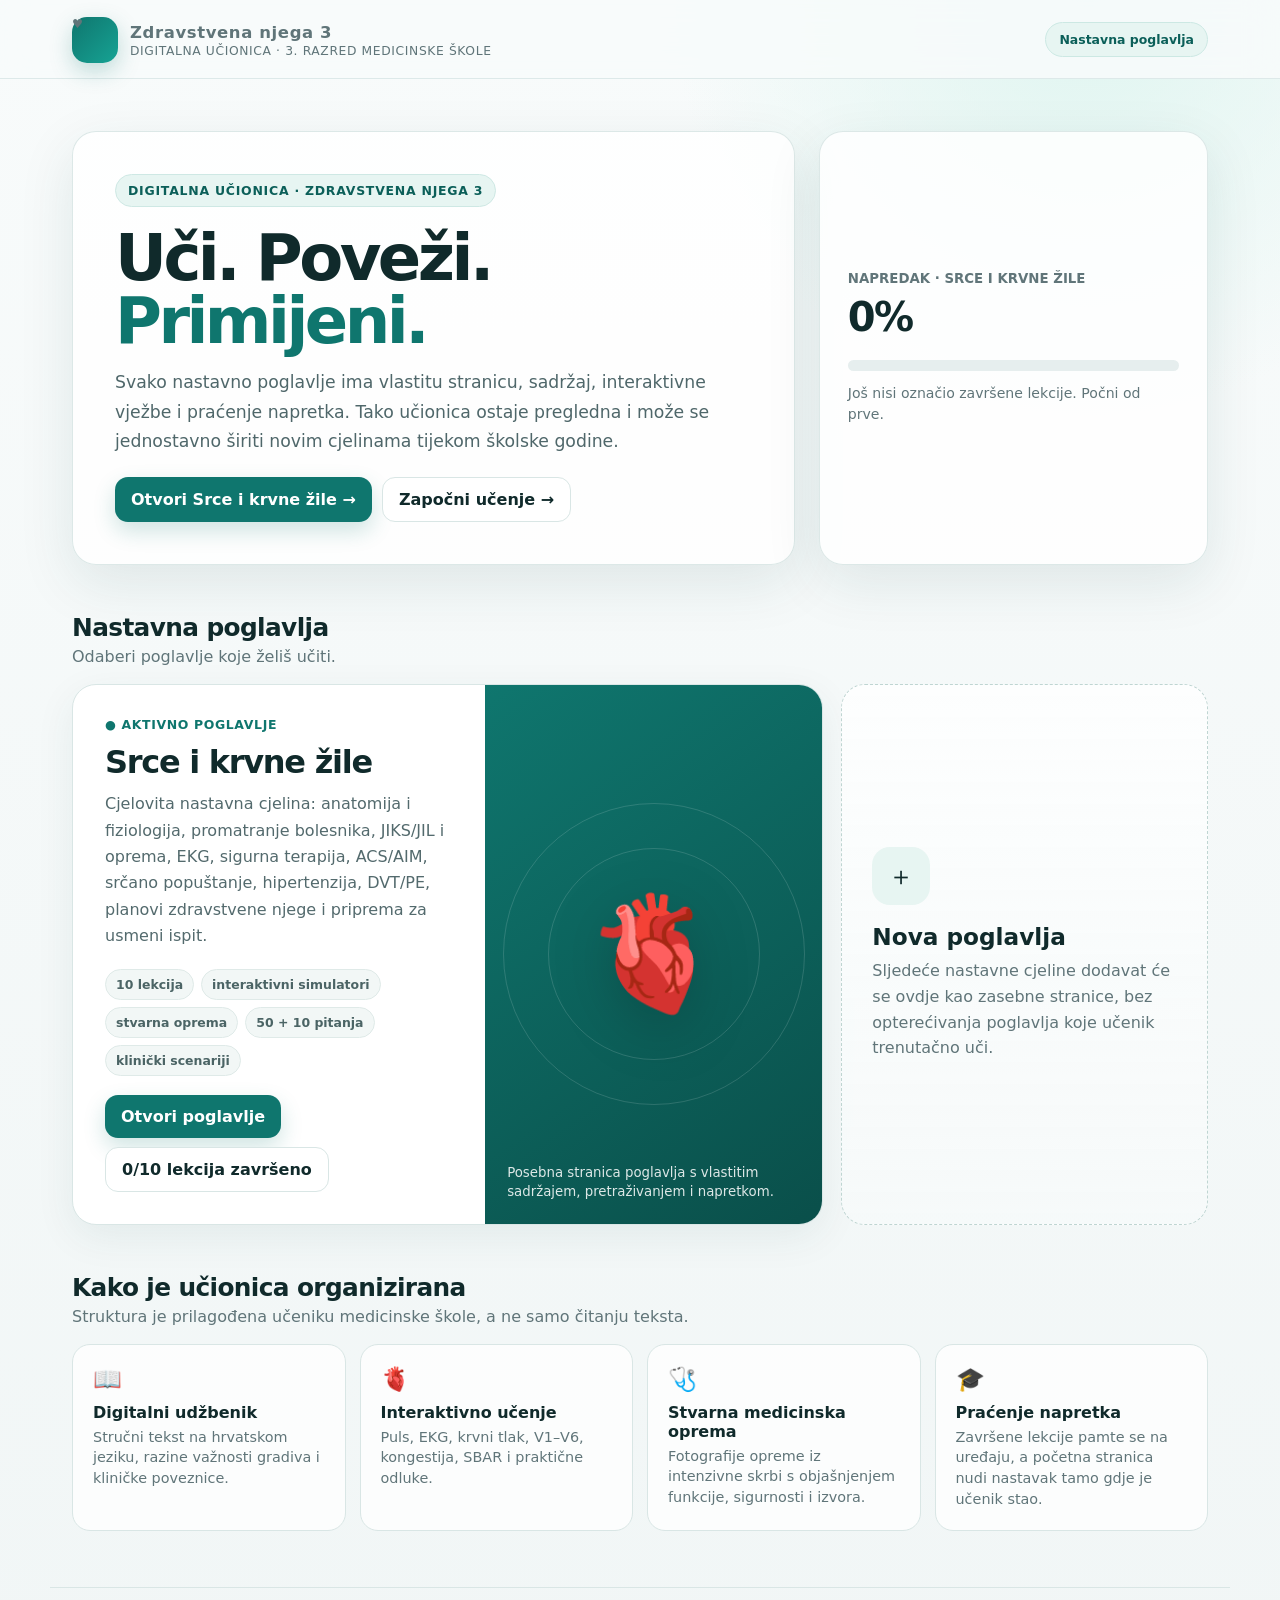
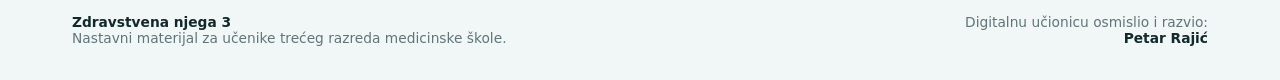
==== commit 354f4341: "Pretvori početnu u portal nastavnih poglavlja" ====
--- a/index.html
+++ b/index.html
@@ -4,95 +4,74 @@
 <meta charset="utf-8">
 <meta name="viewport" content="width=device-width,initial-scale=1">
 <meta name="theme-color" content="#0f766e">
-<meta name="description" content="Zdravstvena njega 3 – digitalna učionica za učenike trećeg razreda medicinske škole. Nastavna cjelina: Srce i krvne žile.">
-<title>Zdravstvena njega 3 · Srce i krvne žile</title>
-<link rel="stylesheet" href="styles.css">
-<link rel="stylesheet" href="enhancements.css">
-<link rel="stylesheet" href="final-2026.css">
+<meta name="description" content="Zdravstvena njega 3 – moderna digitalna učionica za učenike trećeg razreda medicinske škole. Svako nastavno poglavlje otvara se na zasebnoj stranici.">
+<title>Zdravstvena njega 3 · Digitalna učionica</title>
+<link rel="icon" href="assets/zn3-icon.svg" type="image/svg+xml">
+<link rel="manifest" href="manifest.webmanifest">
+<link rel="stylesheet" href="portal.css">
 </head>
 <body>
-<header class="topbar">
-<div class="topbar-inner">
-<div class="brand">Zdravstvena njega 3<small>DIGITALNA UČIONICA · 3. RAZRED MEDICINSKE ŠKOLE</small></div>
-<div class="search"><input id="searchInput" placeholder="Pretraži ovu učionicu…" aria-label="Pretraži učionicu"><button class="btn" onclick="doSearch()">Traži</button></div>
-<div class="top-actions"><button class="btn" onclick="window.print()">🖨 Ispis</button><button class="btn" onclick="showHome()">Početna</button></div>
+<header class="portal-top">
+<div class="portal-top-inner">
+<a class="portal-brand" href="index.html" aria-label="Zdravstvena njega 3 – početna">
+<span class="portal-mark">♥</span>
+<span><strong>Zdravstvena njega 3</strong><span>DIGITALNA UČIONICA · 3. RAZRED MEDICINSKE ŠKOLE</span></span>
+</a>
+<div class="portal-chip">Nastavna poglavlja</div>
 </div>
 </header>
-<div class="layout">
-<aside class="sidebar">
-<h3>Nastavna cjelina</h3>
-<button class="module-btn" onclick="showHeartHome()">❤️ Srce i krvne žile</button>
-<button class="module-btn disabled">🫁 Dišni sustav · uskoro</button>
-<button class="module-btn disabled">🍽 Probavni sustav · uskoro</button>
-<button class="module-btn disabled">💧 Mokraćni sustav · uskoro</button>
-<button class="module-btn disabled">🧠 Živčani sustav · uskoro</button>
-<hr style="border:0;border-top:1px solid var(--line);margin:14px 0">
-<h3>Lekcije – Srce i krvne žile</h3>
-<button class="lesson-btn" data-lesson="1">01 Srce i krvotok</button>
-<button class="lesson-btn" data-lesson="2">02 Promatranje bolesnika</button>
-<button class="lesson-btn" data-lesson="3">03 Dijagnostika i EKG</button>
-<button class="lesson-btn" data-lesson="4">04 Sigurna primjena terapije</button>
-<button class="lesson-btn" data-lesson="5">05 Koronarna bolest i akutni koronarni sindrom</button>
-<button class="lesson-btn" data-lesson="6">06 Srčano popuštanje i plućni edem</button>
-<button class="lesson-btn" data-lesson="7">07 Krvni tlak, vene i ostala vaskularna stanja</button>
-<button class="lesson-btn" data-lesson="8">08 Edukacija bolesnika i plan zdravstvene njege</button>
-<button class="lesson-btn" data-lesson="9">09 Interaktivno ponavljanje</button>
-<button class="lesson-btn" data-lesson="10">10 Provjeri znanje – priprema za usmeni ispit</button>
-<div style="margin-top:14px"><small>Napredak</small><div class="progress"><div id="progressBar"></div></div><strong id="progressText">0 / 10</strong></div>
-<hr style="border:0;border-top:1px solid var(--line);margin:14px 0">
-<button class="lesson-btn" onclick="showAux('glossary')">Pojmovnik</button>
-<button class="lesson-btn" onclick="showAux('sources')">Izvori, licence i napomene</button>
-</aside>
-<main>
-<section id="home">
-<div class="hero">
-<div class="eyebrow">ZDRAVSTVENA NJEGA 3 · 3. RAZRED MEDICINSKE ŠKOLE</div>
-<h1>Uči. Poveži. Primijeni.</h1>
-<p>Digitalna učionica povezuje stručni tekst, suvremene smjernice, zdravstvenu njegu, stvarnu medicinsku opremu, hrvatske multimedijske sadržaje, interaktivne simulacije, kliničke scenarije i pripremu za usmeno vrednovanje.</p>
-<div class="hero-grid">
-<div class="hero-stat"><strong>10</strong><br/>opsežnih i povezanih lekcija</div>
-<div class="hero-stat"><strong>50 + 10</strong><br/>usmenih pitanja i kliničkih scenarija</div>
-<div class="hero-stat"><strong>INTERAKTIVNO</strong><br/>puls, EKG, tlak, kongestija, oprema i kliničke odluke</div>
-</div></div>
-<div class="home-feature-strip"><div><strong>📖 Digitalni udžbenik</strong>Strukturiran stručni tekst, zdravstvena njega i kliničke poveznice.</div><div><strong>🫀 Interaktivni simulatori</strong>Promijeni frekvenciju srca, ritam, krvni tlak i stupanj kongestije te odmah vidi učinak.</div><div><strong>🩺 Stvarna medicinska oprema</strong>Fotografije monitora, ventilatora, pumpi, defibrilatora i medicinskih plinova s navedenim izvorima.</div><div><strong>🎓 Aktivno učenje</strong>Samoprovjere, scenariji, animacije, video, pitanja za usmeni ispit i praćenje napretka.</div></div>
-
-<div class="section">
-<h3>Srce i krvne žile – uči izravno</h3>
-<p>Bolesti i klinička stanja obrađena su kroz istu logiku: definicija → uzroci i čimbenici rizika → patofiziologija → klinička slika → dijagnostika → liječenje → zdravstvena njega → komplikacije → edukacija bolesnika → provjera znanja.</p>
-<div class="grid2">
-<div class="card"><h4>🫀 Koronarna bolest, ACS i akutni infarkt miokarda</h4><p>Ateroskleroza, STEMI/NSTEMI, bol u prsima, EKG i hs-troponin, PCI, komplikacije i zdravstvena njega od prvog kontakta do otpusta.</p><button class="btn primary" onclick="openLesson(5)">Otvori AIM / ACS</button></div>
-<div class="card"><h4>💨 Srčano popuštanje, dekompenzacija i plućni edem</h4><p>Aktualna ESC 2026 klasifikacija kao stručna nadogradnja, kongestija, hipoperfuzija, liječenje, praćenje i hitni postupci kod plućnog edema.</p><button class="btn primary" onclick="openLesson(6)">Otvori srčano popuštanje</button></div>
-<div class="card"><h4>🩺 Arterijska hipertenzija</h4><p>ESC 2024 klasifikacija, pravilna tehnika mjerenja, oštećenje ciljnih organa, liječenje, hitna stanja i edukacija.</p><button class="btn primary" onclick="openLesson(7)">Otvori hipertenziju</button></div>
-<div class="card"><h4>🦵 Venske bolesti, DVT i plućna embolija</h4><p>Kronična venska insuficijencija, varikoziteti, duboka venska tromboza, znakovi plućne embolije i sigurnosni prioriteti.</p><button class="btn" onclick="openLesson(7)">Otvori vaskularna stanja</button></div>
+<main class="portal">
+<section class="portal-hero">
+<div class="hero-copy">
+<div class="eyebrow">DIGITALNA UČIONICA · ZDRAVSTVENA NJEGA 3</div>
+<h1>Uči. Poveži.<br><span>Primijeni.</span></h1>
+<p>Svako nastavno poglavlje ima vlastitu stranicu, sadržaj, interaktivne vježbe i praćenje napretka. Tako učionica ostaje pregledna i može se jednostavno širiti novim cjelinama tijekom školske godine.</p>
+<div class="portal-actions">
+<a class="pbtn primary" href="srce-i-krvne-zile.html">Otvori Srce i krvne žile →</a>
+<a class="pbtn secondary" id="resumeCourse" href="srce-i-krvne-zile.html?lekcija=1">Započni učenje →</a>
 </div>
 </div>
+<aside class="hero-progress" aria-label="Napredak u aktivnom poglavlju">
+<small>NAPREDAK · SRCE I KRVNE ŽILE</small>
+<strong id="courseProgressCount">0%</strong>
+<div class="progress-track"><div class="progress-fill" id="courseProgress"></div></div>
+<div class="progress-note" id="courseProgressNote">Učitavanje napretka…</div>
+</aside>
+</section>
 
-<div class="section home-interactive-callout">
-<h3>Probaj interaktivno</h3>
-<p>U lekcijama možeš ubrzati ili usporiti srce, usporediti različite ritmove, unijeti vrijednosti krvnog tlaka, pratiti kako raste plućna kongestija, prepoznavati stvarnu opremu intenzivne skrbi, slagati sustav kisika, vježbati SBAR, postavljati V1–V6 i sastavljati plan zdravstvene njege.</p>
-<div class="grid3"><button class="btn primary" onclick="openLesson(1)">♥ Simulator pulsa</button><button class="btn" onclick="openLesson(2)">🩺 JIKS/JIL i oprema</button><button class="btn" onclick="openLesson(9)">⚡ Interaktivni laboratorij</button></div>
+<div class="section-head">
+<div><h2>Nastavna poglavlja</h2><p>Odaberi poglavlje koje želiš učiti.</p></div>
 </div>
+<section class="chapter-grid">
+<article class="chapter-card">
+<div class="chapter-copy">
+<div class="chapter-kicker">● AKTIVNO POGLAVLJE</div>
+<h3>Srce i krvne žile</h3>
+<p>Cjelovita nastavna cjelina: anatomija i fiziologija, promatranje bolesnika, JIKS/JIL i oprema, EKG, sigurna terapija, ACS/AIM, srčano popuštanje, hipertenzija, DVT/PE, planovi zdravstvene njege i priprema za usmeni ispit.</p>
+<div class="chapter-tags"><span>10 lekcija</span><span>interaktivni simulatori</span><span>stvarna oprema</span><span>50 + 10 pitanja</span><span>klinički scenariji</span></div>
+<div class="chapter-actions"><a class="pbtn primary" href="srce-i-krvne-zile.html">Otvori poglavlje</a><a class="pbtn secondary" id="chapterResume" href="srce-i-krvne-zile.html?lekcija=1"><span id="chapterProgressText">0/10 lekcija završeno</span></a></div>
+</div>
+<div class="chapter-art" aria-hidden="true"><div class="heart-glyph">🫀</div><small>Posebna stranica poglavlja s vlastitim sadržajem, pretraživanjem i napretkom.</small></div>
+</article>
+<aside class="future-card">
+<div class="future-icon">＋</div>
+<h3>Nova poglavlja</h3>
+<p>Sljedeće nastavne cjeline dodavat će se ovdje kao zasebne stranice, bez opterećivanja poglavlja koje učenik trenutačno uči.</p>
+</aside>
+</section>
 
-<div class="modules modules-home">
-<div class="module-card active"><span class="pill">AKTIVNO</span><h3>❤️ Srce i krvne žile</h3><p>Anatomija i fiziologija, promatranje bolesnika, JIKS/JIL, EKG i dijagnostika, terapija, ACS/AIM, srčano popuštanje, plućni edem, hipertenzija, vaskularna stanja, edukacija i vrednovanje.</p><button class="btn primary" onclick="openLesson(1)">Počni od prve lekcije</button></div>
-<div class="module-card"><span class="pill soon">SLJEDEĆE</span><h3>🫁 Dišni sustav</h3><p>Struktura je pripremljena za buduću nastavnu cjelinu istim stručnim i interaktivnim standardom.</p></div>
-<div class="module-card"><span class="pill soon">SLJEDEĆE</span><h3>🍽 Probavni sustav</h3><p>Bolesti probavnog sustava i zdravstvena njega – budući modul.</p></div>
-<div class="module-card"><span class="pill soon">SLJEDEĆE</span><h3>💧 Mokraćni sustav</h3><p>Bolesti mokraćnog sustava i zdravstvena njega – budući modul.</p></div>
-<div class="module-card"><span class="pill soon">PLANIRANO</span><h3>🧠 Živčani sustav</h3><p>Neurološka zdravstvena njega – budući modul.</p></div>
-<div class="module-card"><span class="pill soon">PLANIRANO</span><h3>🧬 Ostale cjeline</h3><p>Endokrini, hematološki, lokomotorni i drugi sustavi mogu se dodavati bez mijenjanja osnovne platforme.</p></div>
+<div class="section-head">
+<div><h2>Kako je učionica organizirana</h2><p>Struktura je prilagođena učeniku medicinske škole, a ne samo čitanju teksta.</p></div>
 </div>
-<div class="section">
-<h3>Kako učiti</h3>
-<p>Počni anatomijom i krvotokom, zatim prijeđi na sustavno promatranje, opremu i dijagnostiku. Bolesti uči kroz kliničku logiku: što se događa → kako se bolesnik prezentira → što treba brzo prepoznati → koje se pretrage i liječenje provode → što medicinska sestra/tehničar promatra, provodi i dokumentira → kako se bolesnik educira.</p>
-</div>
+<section class="feature-grid">
+<div class="feature"><div class="feature-icon2">📖</div><b>Digitalni udžbenik</b><span>Stručni tekst na hrvatskom jeziku, razine važnosti gradiva i kliničke poveznice.</span></div>
+<div class="feature"><div class="feature-icon2">🫀</div><b>Interaktivno učenje</b><span>Puls, EKG, krvni tlak, V1–V6, kongestija, SBAR i praktične odluke.</span></div>
+<div class="feature"><div class="feature-icon2">🩺</div><b>Stvarna medicinska oprema</b><span>Fotografije opreme iz intenzivne skrbi s objašnjenjem funkcije, sigurnosti i izvora.</span></div>
+<div class="feature"><div class="feature-icon2">🎓</div><b>Praćenje napretka</b><span>Završene lekcije pamte se na uređaju, a početna stranica nudi nastavak tamo gdje je učenik stao.</span></div>
 </section>
-<div id="content"></div>
-<div class="footer"><p class="author-signature">Digitalnu učionicu osmislio i razvio: Petar Rajić</p><p class="author-sub">Zdravstvena njega 3 · nastavni materijal za učenike trećeg razreda medicinske škole</p><p class="screen-only">Edukativni materijal. U kliničkoj praksi primjenjuju se važeći protokoli ustanove, liječničke odredbe i kompetencije zdravstvenog djelatnika.</p></div>
-</main></div>
-<script src="data/exam-2026.js"></script>
-<script src="data/enhancements.js"></script>
-<script src="app.js"></script>
-<script src="enhance-app.js"></script>
-<script src="final-content.js"></script>
-<script src="final-skills.js"></script>
-</body></html>+<noscript><div class="noscript">Za interaktivno praćenje napretka potrebno je omogućiti JavaScript. Poglavlja i sadržaj i dalje se mogu otvoriti.</div></noscript>
+</main>
+<footer class="portal-footer"><div><strong>Zdravstvena njega 3</strong><br>Nastavni materijal za učenike trećeg razreda medicinske škole.</div><div class="signature">Digitalnu učionicu osmislio i razvio:<br><strong>Petar Rajić</strong></div></footer>
+<script src="portal.js"></script>
+</body>
+</html>
--- a/portal.css
+++ b/portal.css
@@ -0,0 +1 @@
+:root{--bg:#f3f7f8;--surface:#fff;--ink:#102a2b;--muted:#607579;--brand:#0f766e;--brand2:#0b5f59;--soft:#e7f5f2;--line:#d9e6e5;--shadow:0 18px 55px rgba(18,66,65,.10);--radius:24px}*{box-sizing:border-box}html{scroll-behavior:smooth}body{margin:0;font-family:Inter,ui-sans-serif,system-ui,-apple-system,BlinkMacSystemFont,"Segoe UI",sans-serif;color:var(--ink);background:radial-gradient(circle at 85% 0,#dff5f0 0,transparent 26rem),linear-gradient(180deg,#f8fbfb 0,#f1f6f6 100%);min-height:100vh}a{color:inherit}.portal-top{position:sticky;top:0;z-index:20;background:rgba(248,251,251,.88);backdrop-filter:blur(16px);border-bottom:1px solid rgba(217,230,229,.85)}.portal-top-inner{max-width:1180px;margin:auto;padding:15px 22px;display:flex;justify-content:space-between;gap:18px;align-items:center}.portal-brand{display:flex;gap:12px;align-items:center;text-decoration:none}.portal-mark{display:grid;place-items:center;width:46px;height:46px;border-radius:15px;background:linear-gradient(135deg,var(--brand),#16a394);color:#fff;font-size:1.35rem;box-shadow:0 8px 22px rgba(15,118,110,.25)}.portal-brand strong{display:block;font-size:1.03rem}.portal-brand span{display:block;font-size:.77rem;color:var(--muted);letter-spacing:.05em;margin-top:2px}.portal-chip{font-size:.78rem;font-weight:800;color:var(--brand2);background:var(--soft);padding:9px 13px;border-radius:999px;border:1px solid #cce8e3}.portal{max-width:1180px;margin:auto;padding:52px 22px 38px}.portal-hero{display:grid;grid-template-columns:minmax(0,1.3fr) minmax(280px,.7fr);gap:24px;align-items:stretch}.hero-copy,.hero-progress{background:rgba(255,255,255,.82);border:1px solid rgba(217,230,229,.9);box-shadow:var(--shadow);border-radius:var(--radius)}.hero-copy{padding:42px}.eyebrow{display:inline-flex;align-items:center;gap:8px;color:var(--brand2);background:var(--soft);border:1px solid #cee8e4;border-radius:999px;padding:8px 12px;font-size:.78rem;font-weight:900;letter-spacing:.06em}.hero-copy h1{font-size:clamp(2.3rem,5vw,4.5rem);line-height:.98;letter-spacing:-.055em;margin:20px 0 16px}.hero-copy h1 span{color:var(--brand)}.hero-copy p{font-size:1.08rem;line-height:1.7;color:#4f676a;max-width:720px;margin:0}.hero-progress{padding:28px;display:flex;flex-direction:column;justify-content:center}.hero-progress small{color:var(--muted);font-weight:700}.hero-progress strong{font-size:2.5rem;margin:8px 0 4px;letter-spacing:-.04em}.progress-track{height:11px;background:#e6eeee;border-radius:99px;overflow:hidden;margin:16px 0 12px}.progress-fill{height:100%;width:0;background:linear-gradient(90deg,var(--brand),#2ab7a5);border-radius:inherit;transition:width .5s ease}.progress-note{font-size:.88rem;color:var(--muted);line-height:1.5}.portal-actions{display:flex;flex-wrap:wrap;gap:10px;margin-top:20px}.pbtn{display:inline-flex;align-items:center;justify-content:center;gap:8px;text-decoration:none;border:0;border-radius:13px;padding:12px 16px;font-weight:850;cursor:pointer;transition:.18s transform,.18s box-shadow}.pbtn:hover{transform:translateY(-1px)}.pbtn.primary{background:var(--brand);color:white;box-shadow:0 9px 22px rgba(15,118,110,.2)}.pbtn.secondary{background:#fff;border:1px solid var(--line);color:var(--ink)}.section-head{margin:48px 0 18px;display:flex;justify-content:space-between;align-items:end;gap:20px}.section-head h2{font-size:1.55rem;margin:0;letter-spacing:-.025em}.section-head p{margin:5px 0 0;color:var(--muted)}.chapter-grid{display:grid;grid-template-columns:repeat(12,1fr);gap:18px}.chapter-card{grid-column:span 8;background:var(--surface);border:1px solid var(--line);border-radius:var(--radius);overflow:hidden;box-shadow:0 12px 40px rgba(18,66,65,.07);display:grid;grid-template-columns:1.1fr .9fr;min-height:360px}.chapter-copy{padding:32px;display:flex;flex-direction:column}.chapter-kicker{display:flex;align-items:center;gap:8px;color:var(--brand);font-weight:900;font-size:.78rem;letter-spacing:.05em}.chapter-copy h3{font-size:2rem;line-height:1.05;letter-spacing:-.04em;margin:14px 0 12px}.chapter-copy p{color:#536a6d;line-height:1.65;margin:0}.chapter-tags{display:flex;flex-wrap:wrap;gap:7px;margin:19px 0}.chapter-tags span{background:#f2f7f6;border:1px solid #dfeae8;border-radius:999px;padding:7px 10px;font-size:.78rem;font-weight:720;color:#4b6465}.chapter-actions{margin-top:auto;display:flex;flex-wrap:wrap;gap:9px}.chapter-art{position:relative;overflow:hidden;background:linear-gradient(145deg,#0f766e,#0a4f4a);display:grid;place-items:center;padding:24px}.chapter-art:before,.chapter-art:after{content:"";position:absolute;border:1px solid rgba(255,255,255,.14);border-radius:50%}.chapter-art:before{width:300px;height:300px}.chapter-art:after{width:210px;height:210px}.heart-glyph{font-size:7rem;filter:drop-shadow(0 16px 28px rgba(0,0,0,.18));z-index:2}.chapter-art small{position:absolute;bottom:22px;left:22px;right:22px;color:rgba(255,255,255,.86);line-height:1.45;z-index:2}.future-card{grid-column:span 4;background:linear-gradient(180deg,rgba(255,255,255,.78),rgba(246,250,250,.88));border:1px dashed #bfd5d2;border-radius:var(--radius);padding:30px;display:flex;flex-direction:column;justify-content:center;min-height:360px}.future-icon{width:58px;height:58px;border-radius:18px;background:var(--soft);display:grid;place-items:center;font-size:1.65rem}.future-card h3{font-size:1.45rem;margin:18px 0 8px}.future-card p{color:var(--muted);line-height:1.6;margin:0}.feature-grid{display:grid;grid-template-columns:repeat(4,1fr);gap:14px}.feature{background:rgba(255,255,255,.82);border:1px solid var(--line);border-radius:18px;padding:20px}.feature b{display:block;margin:10px 0 5px}.feature span{font-size:.9rem;color:var(--muted);line-height:1.45}.feature-icon2{font-size:1.45rem}.portal-footer{max-width:1180px;margin:18px auto 0;padding:26px 22px 34px;border-top:1px solid var(--line);display:flex;justify-content:space-between;align-items:center;gap:20px;color:var(--muted);font-size:.86rem}.portal-footer strong{color:var(--ink)}.portal-footer .signature{text-align:right}.noscript{margin:16px 0;background:#fff3cd;border:1px solid #ffe08a;padding:12px;border-radius:12px}@media(max-width:900px){.portal-hero{grid-template-columns:1fr}.chapter-card{grid-column:1/-1}.future-card{grid-column:1/-1;min-height:auto}.feature-grid{grid-template-columns:repeat(2,1fr)}}@media(max-width:640px){.portal-top-inner{padding:12px 15px}.portal-chip{display:none}.portal{padding:28px 14px 24px}.hero-copy{padding:26px 20px}.hero-progress{padding:22px}.hero-copy h1{font-size:2.55rem}.chapter-card{grid-template-columns:1fr}.chapter-art{min-height:220px;order:-1}.chapter-copy{padding:23px 20px}.chapter-copy h3{font-size:1.65rem}.feature-grid{grid-template-columns:1fr}.section-head{margin-top:34px}.portal-footer{margin:0 14px;padding:24px 0;display:block}.portal-footer .signature{text-align:left;margin-top:9px}.pbtn{width:100%}}@media(prefers-reduced-motion:reduce){*{scroll-behavior:auto!important;transition:none!important}}
